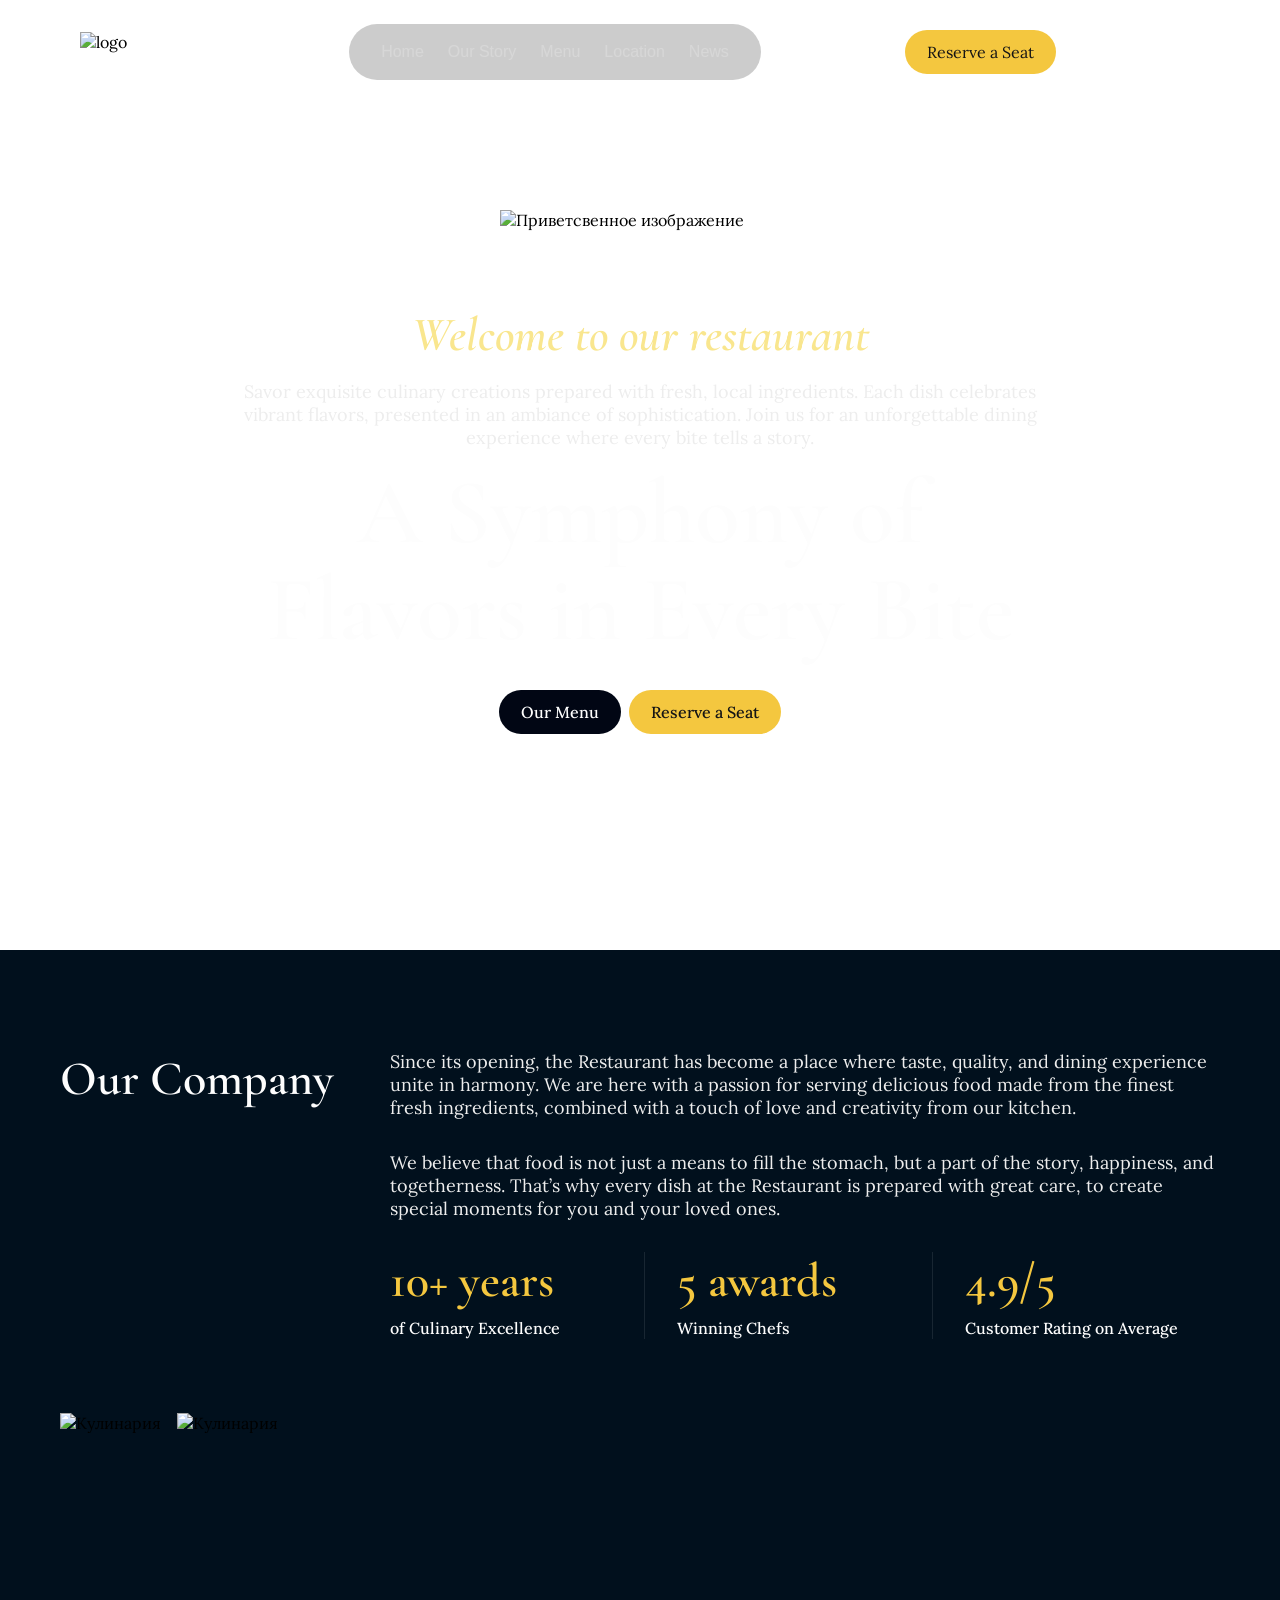
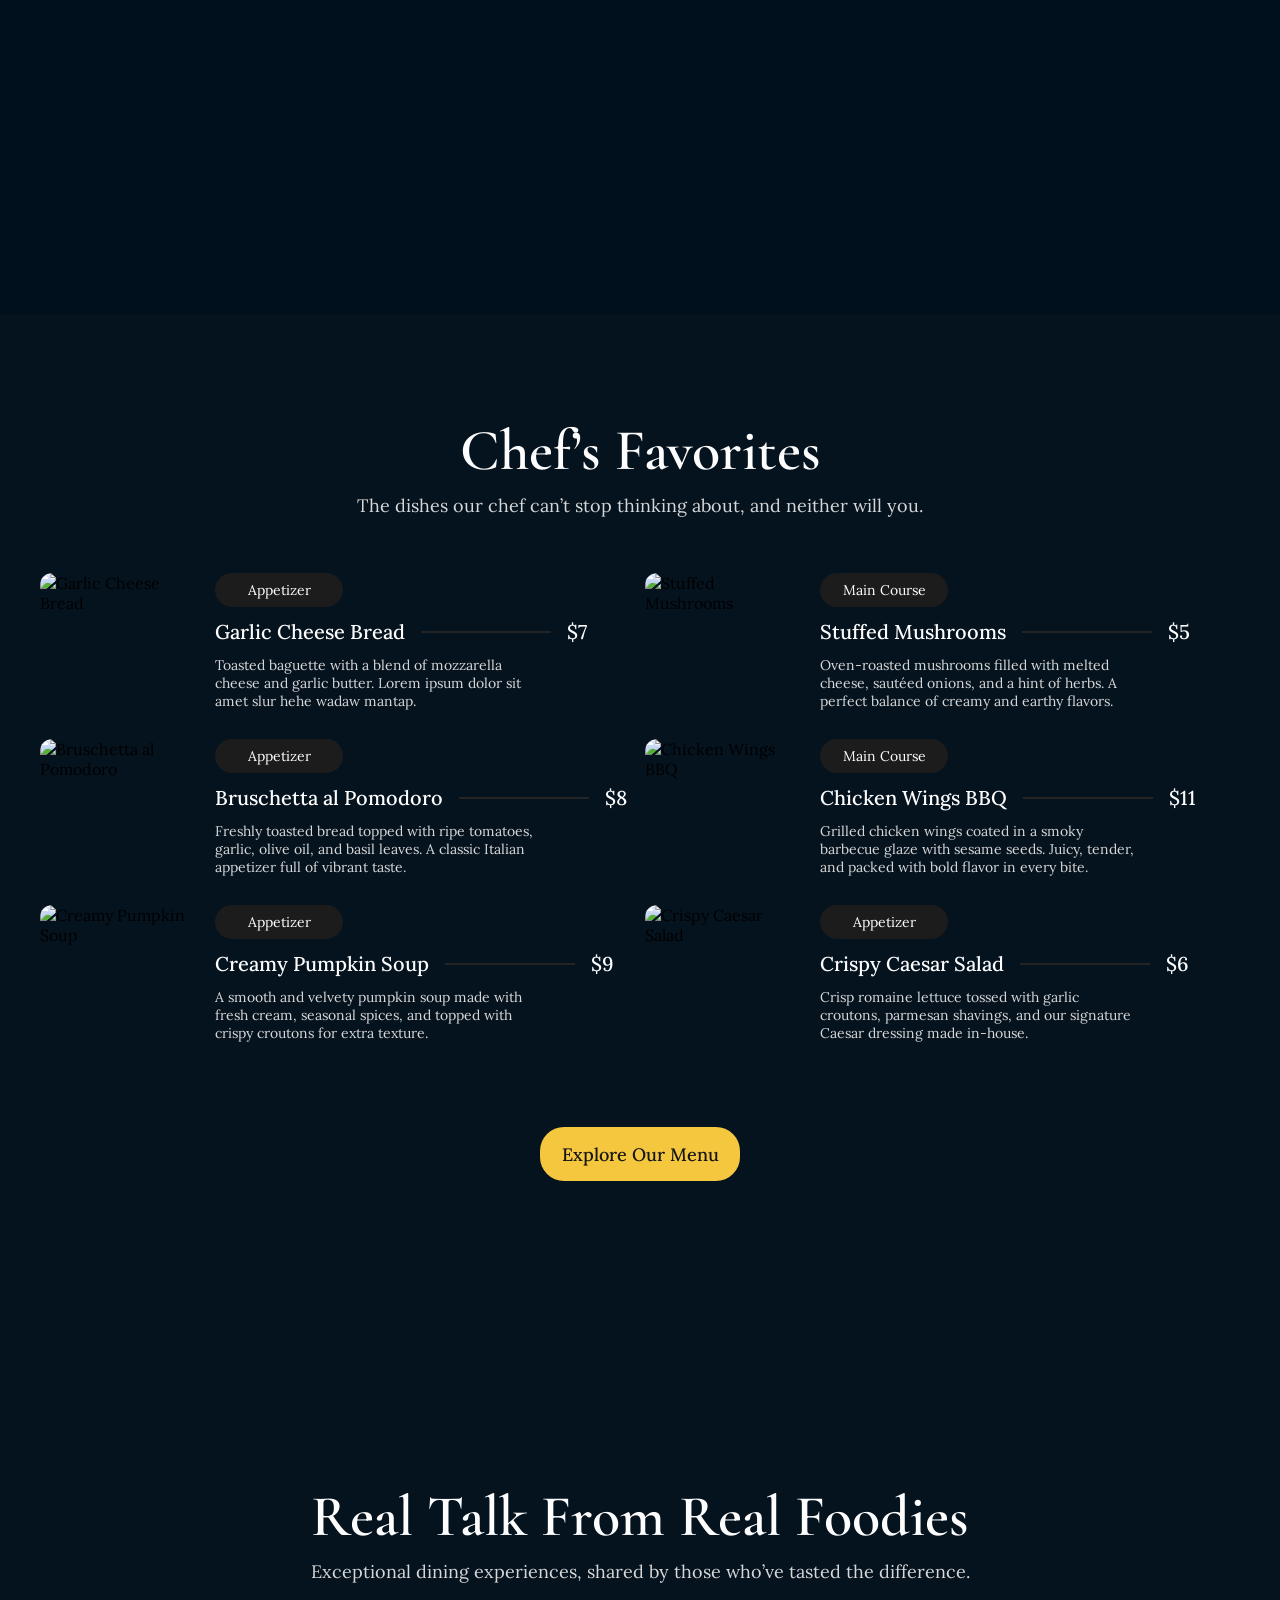
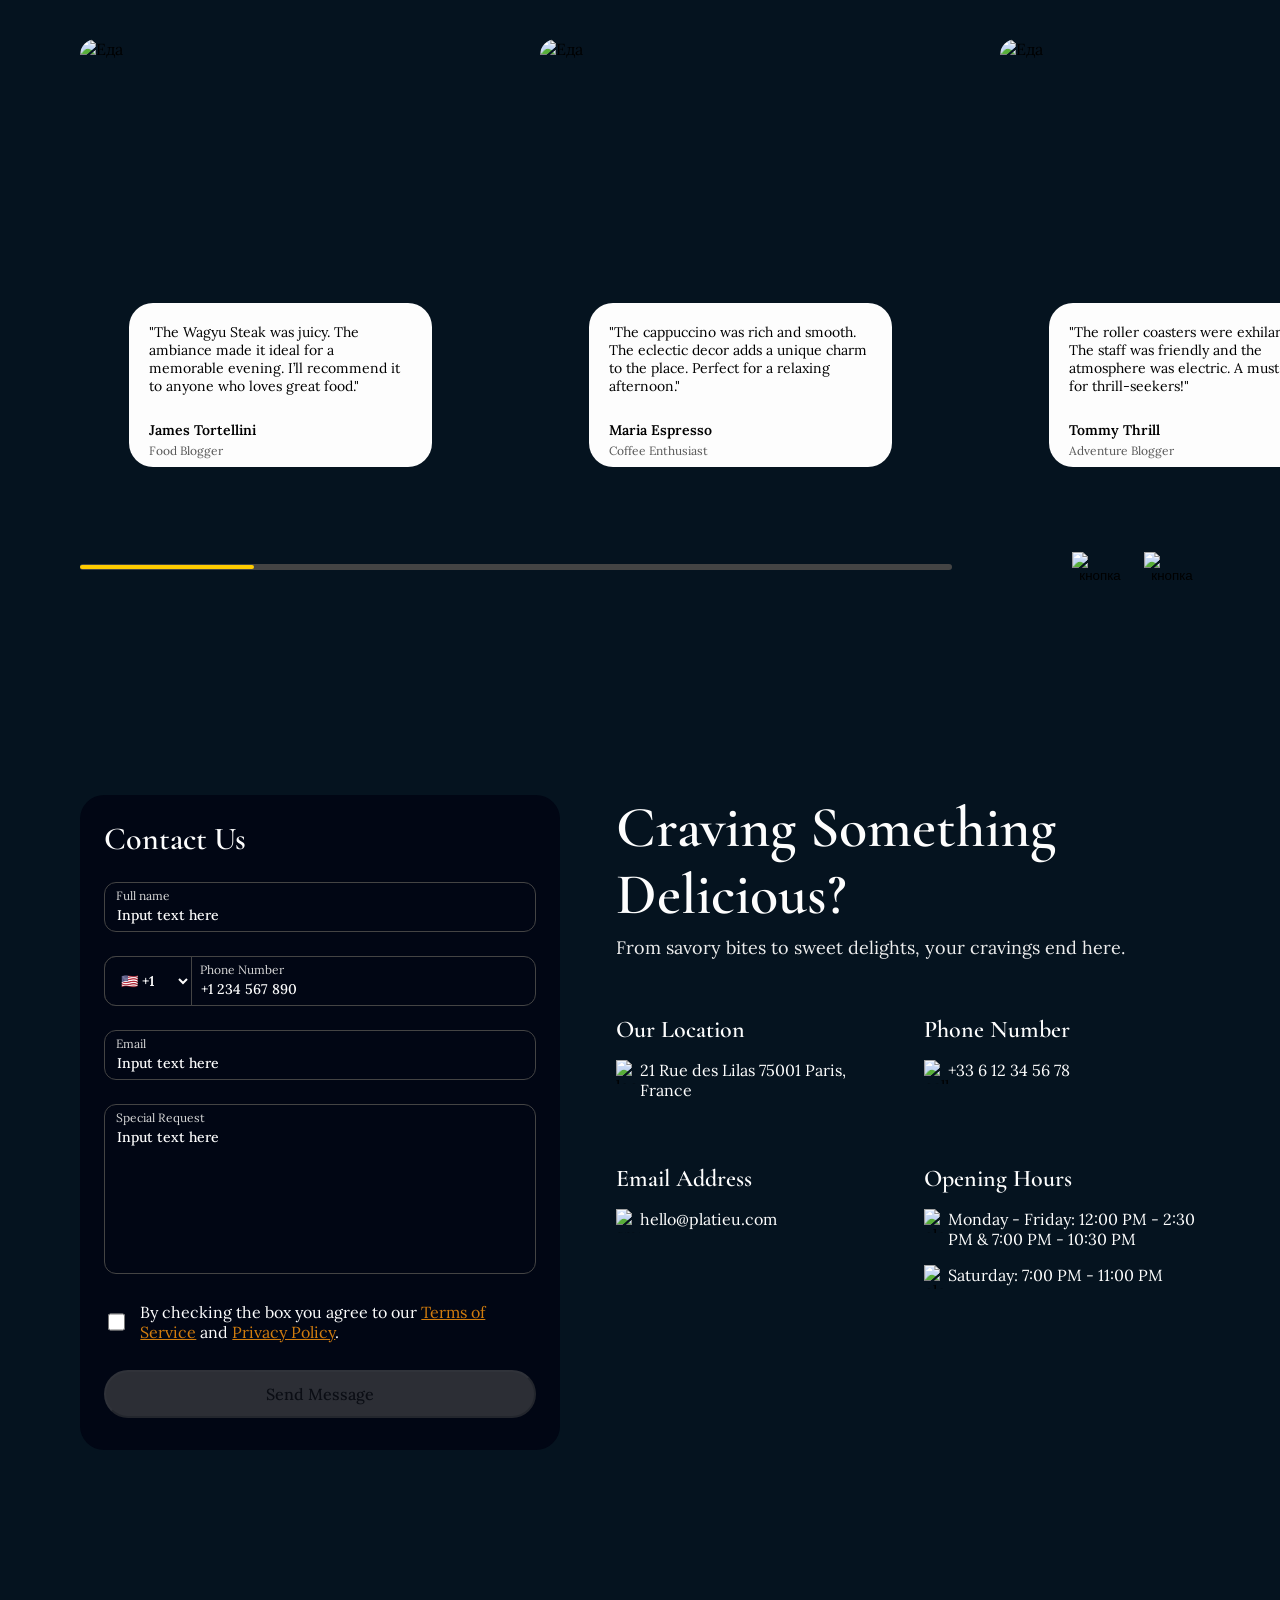
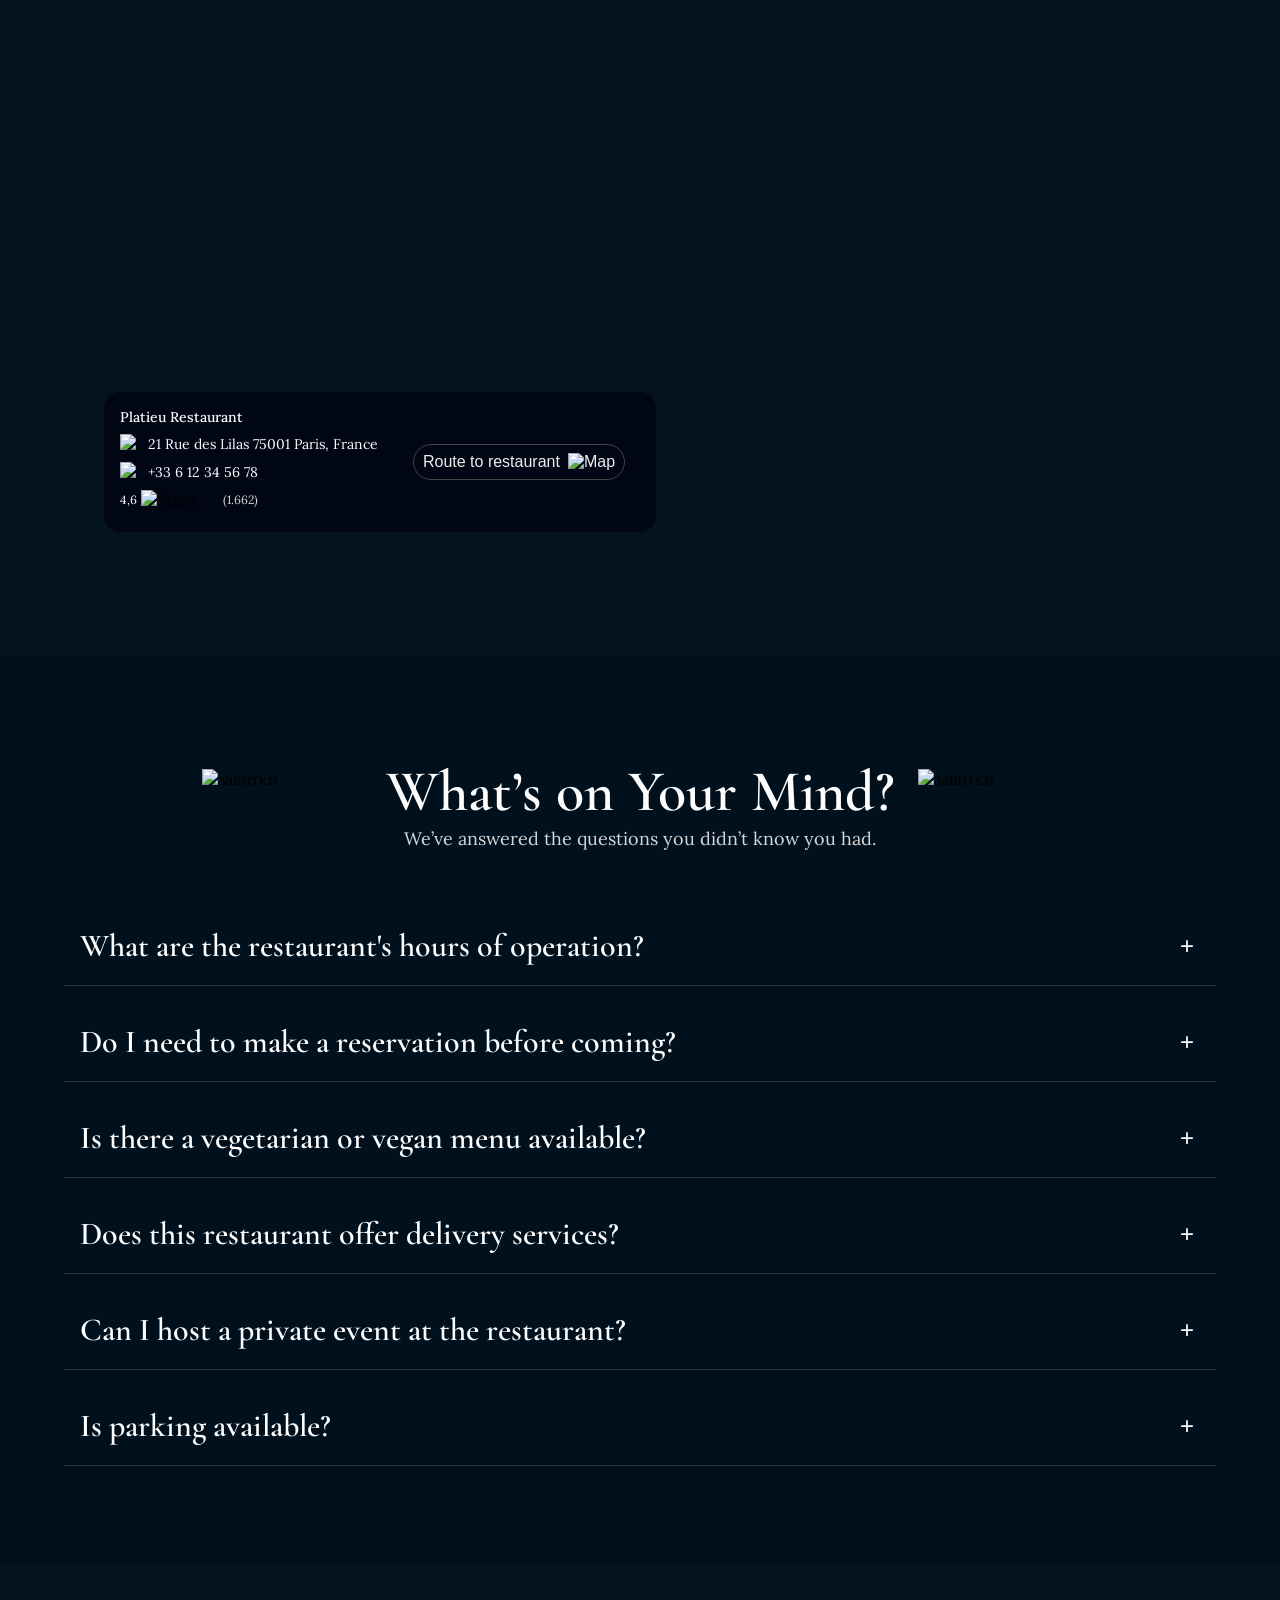
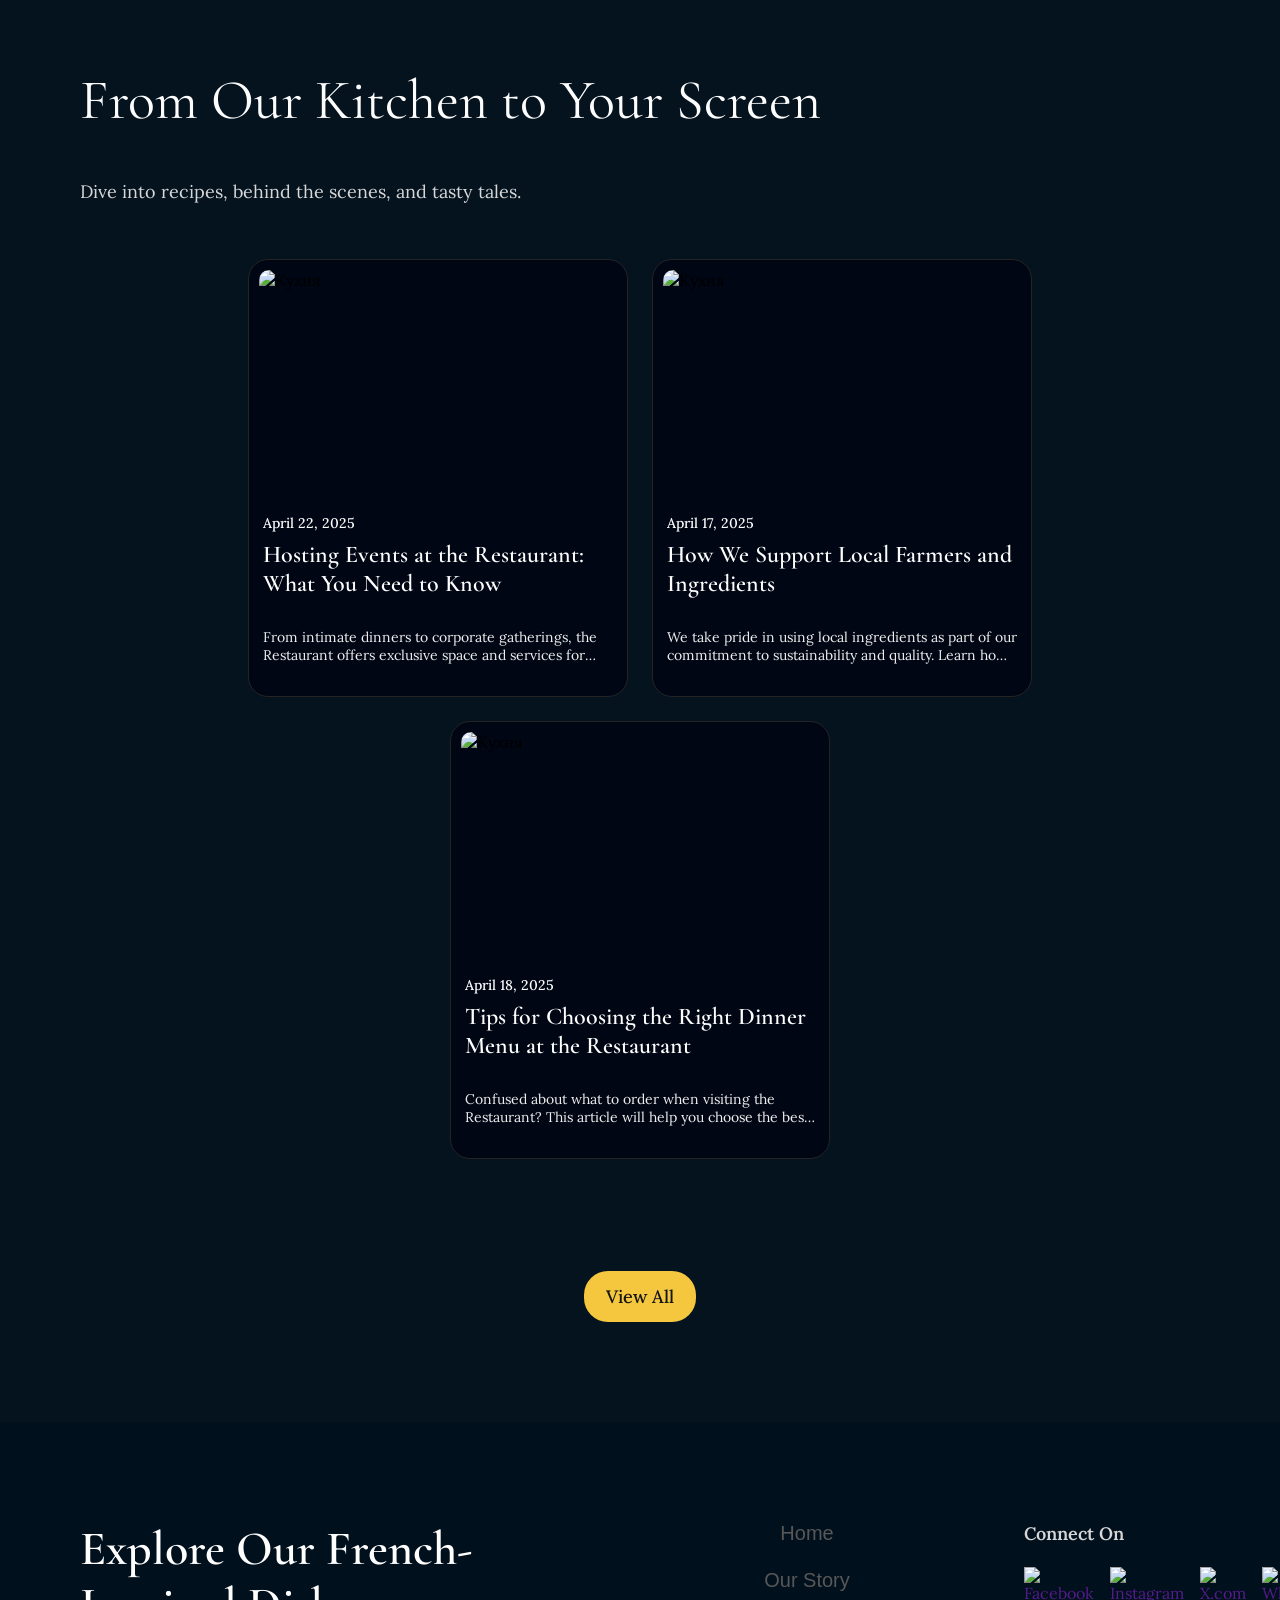
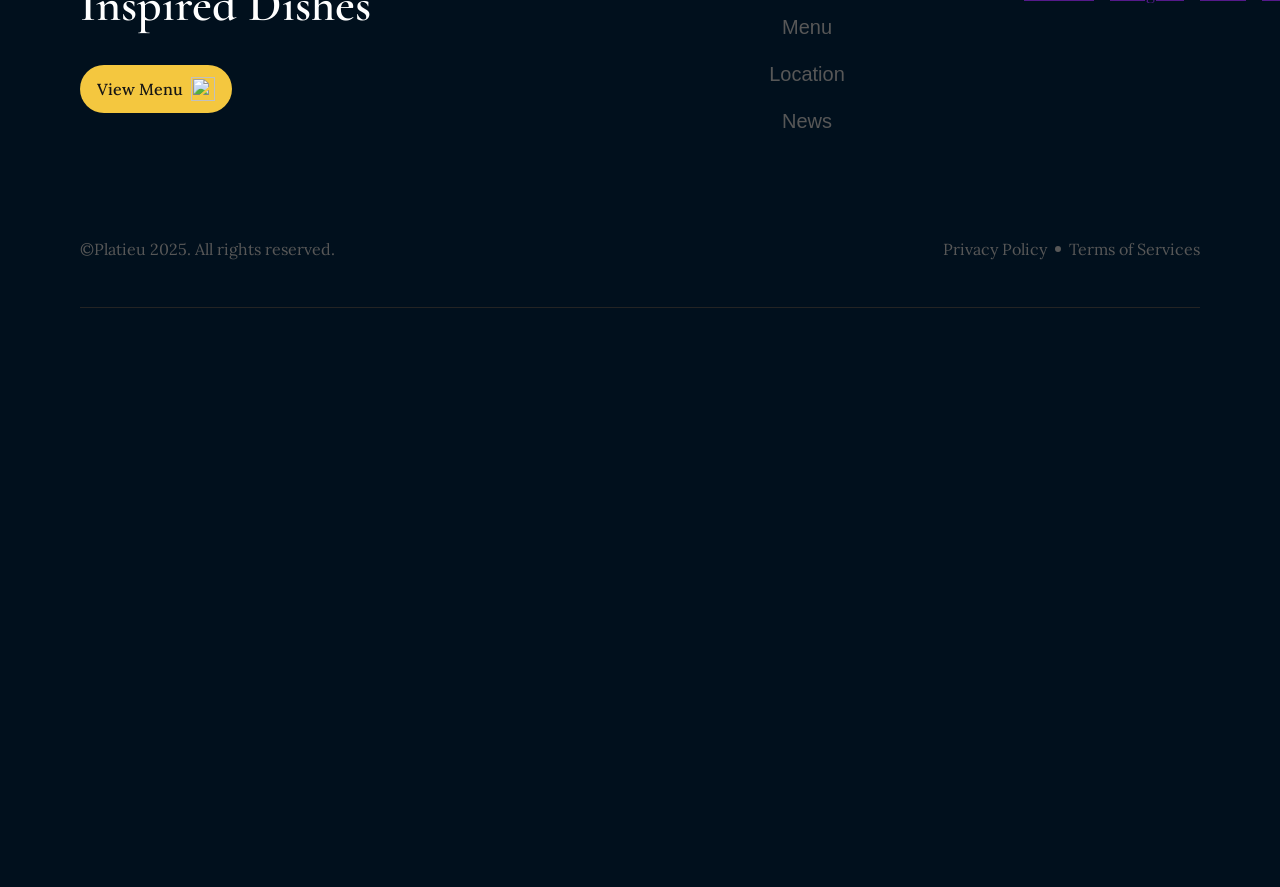
==== index.html @ fc689b78 "Add files via upload" ====
<!DOCTYPE html>
<html lang="en">
<head>
    <meta charset="UTF-8">
    <meta name="viewport" content="width=device-width, initial-scale=1.0">
    <link rel="stylesheet" href="style.css">
    <link rel="preconnect" href="https://fonts.googleapis.com">
    <link rel="preconnect" href="https://fonts.gstatic.com" crossorigin>
    <link href="https://fonts.googleapis.com/css2?family=Cormorant+Garamond:ital,wght@0,300..700;1,300..700&family=Inter:ital,opsz,wght@0,14..32,100..900;1,14..32,100..900&family=Lora:ital,wght@0,400..700;1,400..700&display=swap" rel="stylesheet">
    <title>Platieu</title>
    <link rel="shortcut icon" href="media/icon/MainIcon.svg" type="image/png">
    <link rel="icon" href="media/icon/MainIcon.svg" type="image/png">

</head>

<body>
    <header>
        <img src="media/icon/Logo.svg" alt="logo">
        <div id="MenuBtnForPC">
            <button class = "SearchBtn" onclick="scrollToSection('hero_section')">Home</button>
            <button class = "SearchBtn" onclick="scrollToSection('company_info_section')">Our Story</button>
            <button class = "SearchBtn" onclick="scrollToSection('menu')">Menu</button>
            <button class = "SearchBtn" onclick="scrollToSection('contact-map-container')">Location</button>
            <button class = "SearchBtn" onclick="scrollToSection('blog')">News</button>
        </div>
        <button id="reserve_btn" onclick="scrollToSection('contact')">Reserve a Seat</button>

        <div class="burger_menu_container">
            
            <div id="dropdown-menu" class="hidden">
            
                <button class = "dropdown-menu_button" onclick="scrollToSection('hero_section')">Home</button>
                <button class = "dropdown-menu_button" onclick="scrollToSection('company_info_section')">Our Story</button>
                <button class = "dropdown-menu_button" onclick="scrollToSection('menu')">Menu</button>
                <button class = "dropdown-menu_button" onclick="scrollToSection('contact-map-container')">Location</button>
                <button class = "dropdown-menu_button" onclick="scrollToSection('blog')">News</button>
                <div class="reserve-btn1">
                <button  onclick="scrollToSection('contact')">Reserve a Seat</button>
                </div>
            </div>
        </div>
        <button id="burger_btn">
            <img src="media/icon/burger_btn.svg" alt="menu button">
        </button>
        
    </header>
    
    <main>
        <section id="hero_section">
            <div class="hero_content">
                <img src="media/icon/Union.svg" alt="Приветсвенное изображение">
                <h3>Welcome to our restaurant</h3>
                <p>Savor exquisite culinary creations prepared with fresh, local ingredients. Each dish celebrates vibrant flavors, presented in an ambiance of sophistication. Join us for an unforgettable dining experience where every bite tells a story.</p>
                <h1>A Symphony of Flavors in Every Bite</h1>
                <div class="hero_buttons"> 
                    <button onclick="scrollToSection('menu')">Our Menu</button>
                    <button onclick="scrollToSection('contact')">Reserve a Seat</button>
                </div>
            </div>
        </section>


        <section id= "company_info_section">
            <div class="company_info_content">
                <div class="company_content_top">
                    <h3>Our Company</h3>
                    <div class="company_top_right">
                        <p>Since its opening, the Restaurant has become a place where taste, quality, and dining experience unite in harmony. We are here with a passion for serving delicious food made from the finest fresh ingredients, combined with a touch of love and creativity from our kitchen.</p>
                        <p>We believe that food is not just a means to fill the stomach, but a part of the story, happiness, and togetherness. That’s why every dish at the Restaurant is prepared with great care, to create special moments for you and your loved ones.</p>
                        <div class="company_top_right_stats">
                            <div>
                                <h4>10+ years</h4>
                                <h5>of Culinary Excellence</h5>
                            </div>
                            <div>
                                <h4>5 awards</h4>
                                <h5>Winning Chefs</h5>
                            </div>
                            <div>
                                <h4>4.9/5</h4>
                                <h5>Customer Rating on Average</h5>
                            </div>
                        </div>
                    </div>
                </div>
                <div class="company_content_bottom">
                    <img src="media/images/IMG_company_content_bottom1.png" alt="Кулинария">
                    <img src="media/images/IMG_company_content_bottom2.png" alt="Кулинария">
                </div>
            </div>
        </section>

        <section id="menu">
            <div class="menu-content">
                <div class="menu-content-top">
                    <h3>Chef’s Favorites</h3>
                    <p>The dishes our chef can’t stop thinking about, and neither will you.</p>
                </div>
                
                <div id="menu-content-middle" class="menu-visible">
                    <div class="menu-part">
                        <img src="media/images/Garlic_Cheese_Bread.png" alt="Garlic Cheese Bread">
                        <div class="menu-part-info">
                            <div class="menu-label">Appetizer</div>
                            <div class="menu-product">
                                <h4>Garlic Cheese Bread</h4>
                                <div></div>
                                <h4>$7</h4>
                            </div>
                            <p>Toasted baguette with a blend of mozzarella cheese and garlic butter. Lorem ipsum dolor sit amet slur hehe wadaw mantap.</p>
                        </div>
                    </div>
                    <div class="menu-part">
                        <img src="media/images/Stuffed_Mushrooms.png" alt="Stuffed Mushrooms">
                        <div class="menu-part-info">
                            <div class="menu-label">Main Course</div>
                            <div class="menu-product">
                                <h4>Stuffed Mushrooms</h4>
                                <div></div>
                                <h4>$5</h4>
                            </div>
                            <p>Oven-roasted mushrooms filled with melted cheese, sautéed onions, and a hint of herbs. A perfect balance of creamy and earthy flavors.</p>
                        </div>
                    </div>
                    <div class="menu-part">
                        <img src="media/images/Bruschetta_al_Pomodoro.png" alt="Bruschetta al Pomodoro">
                        <div class="menu-part-info">
                            <div class="menu-label">Appetizer</div>
                            <div class="menu-product">
                                <h4>Bruschetta al Pomodoro</h4>
                                <div></div>
                                <h4>$8</h4>
                            </div>
                            <p>Freshly toasted bread topped with ripe tomatoes, garlic, olive oil, and basil leaves. A classic Italian appetizer full of vibrant taste.</p>
                        </div>
                    </div>
                    <div class="menu-part">
                        <img src="media/images/Chicken_Wings_BBQ.png" alt="Chicken Wings BBQ">
                        <div class="menu-part-info">
                            <div class="menu-label">Main Course</div>
                            <div class="menu-product">
                                <h4>Chicken Wings BBQ</h4>
                                <div></div>
                                <h4>$11</h4>
                            </div>
                            <p>Grilled chicken wings coated in a smoky barbecue glaze with sesame seeds. Juicy, tender, and packed with bold flavor in every bite.</p>
                        </div>
                    </div>
                    <div class="menu-part">
                        <img src="media/images/Creamy_Pumpkin_Soup.png" alt="Creamy Pumpkin Soup">
                        <div class="menu-part-info">
                            <div class="menu-label">Appetizer</div>
                            <div class="menu-product">
                                <h4>Creamy Pumpkin Soup</h4>
                                <div></div>
                                <h4>$9</h4>
                            </div>
                            <p>A smooth and velvety pumpkin soup made with fresh cream, seasonal spices, and topped with crispy croutons for extra texture.</p>
                        </div>
                    </div>
                    <div class="menu-part">
                        <img src="media/images/Crispy_Caesar_Salad.png" alt="Crispy Caesar Salad">
                        <div class="menu-part-info">
                            <div class="menu-label">Appetizer</div>
                            <div class="menu-product">
                                <h4>Crispy Caesar Salad</h4>
                                <div></div>
                                <h4>$6</h4>
                            </div>
                            <p>Crisp romaine lettuce tossed with garlic croutons, parmesan shavings, and our signature Caesar dressing made in-house.</p>
                        </div>
                    </div>
                    
                </div>

                <div id="menu-content-middle-hidden" class="menu-hidden">
                    <div class="menu-part">
                        <img src="media/images/makeaMiniCrabCakesrestaurantfood.png" alt="Mini Crab Cakes">
                        <div class="menu-part-info">
                            <div class="menu-label">Appetizer</div>
                            <div class="menu-product">
                                <h4>Mini Crab Cakes</h4>
                                <div></div>
                                <h4>$11</h4>
                            </div>
                            <p>Indulge in our exquisite golden-seared crab cakes, perfectly paired with a zesty lemon aioli and a hint of fresh dill. </p>
                        </div>
                    </div>
                    <div class="menu-part">
                        <img src="media/images/CapreseSkewers.png" alt="Caprese Skewers">
                        <div class="menu-part-info">
                            <div class="menu-label">Appetizer</div>
                            <div class="menu-product">
                                <h4>Caprese Skewers</h4>
                                <div></div>
                                <h4>$7</h4>
                            </div>
                            <p>Delicious cherry tomatoes paired with creamy mozzarella balls and fresh basil leaves, all beautifully arranged on skewers </p>
                        </div>
                    </div>
                    <div class="menu-part">
                        <img src="media/images/BuffaloWings.png" alt="Buffalo Wings">
                        <div class="menu-part-info">
                            <div class="menu-label">Main Course</div>
                            <div class="menu-product">
                                <h4>Buffalo Wings</h4>
                                <div></div>
                                <h4>$10</h4>
                            </div>
                            <p>Crispy chicken wings tossed in our spicy buffalo sauce, served with celery sticks and blue cheese dressing.</p>
                        </div>
                    </div>
                    <div class="menu-part">
                        <img src="media/images/SearedSalmonFillet.png" alt="Seared Salmon Fillet">
                        <div class="menu-part-info">
                            <div class="menu-label">Main Course</div>
                            <div class="menu-product">
                                <h4>Seared Salmon Fillet</h4>
                                <div></div>
                                <h4>$17</h4>
                            </div>
                            <p>Pan-seared salmon served over mashed potatoes with lemon butter sauce and seasonal vegetables.</p>
                        </div>
                    </div>
                    <div class="menu-part">
                        <img src="media/images/WildMushroomRisotto.png" alt="Wild Mushroom Risotto">
                        <div class="menu-part-info">
                            <div class="menu-label">Main Course</div>
                            <div class="menu-product">
                                <h4>Wild Mushroom Risotto</h4>
                                <div></div>
                                <h4>$13</h4>
                            </div>
                            <p>Arborio rice slow-cooked with porcini mushrooms, parmesan, and a splash of white wine.</p>
                        </div>
                    </div>
                    <div class="menu-part">
                        <img src="media/images/HerbRoastedChicken.png" alt="Herb Roasted Chicken">
                        <div class="menu-part-info">
                            <div class="menu-label">Main Course</div>
                            <div class="menu-product">
                                <h4>Herb Roasted Chicken</h4>
                                <div></div>
                                <h4>$15</h4>
                            </div>
                            <p>Indulge in our exquisite slow-roasted chicken, perfectly marinated with aromatic garlic and fragrant rosemary.</p>
                        </div>
                    </div>
                </div>
                
                <div class="menu-content-bottom">
                    <button id="toggle-btn" onclick="toggleMenu()">Explore Our Menu</button>
                </div>
            </div>
        </section>

        <section id="testimonial">
            <div class="menu-content-top">
                <h3>Real Talk From Real Foodies</h3>
                <p>Exceptional dining experiences, shared by those who’ve tasted the difference.</p>
            </div>
            <div class="testimonial_middle" id="cardsWrapper">
                <div class="testimonial-item">
                    <img src="media/images/testimonialJT.png" alt="Еда">
                    <div class="testimonial-include">
                        <p class="testimonial-content">"The Wagyu Steak was juicy. The ambiance made it ideal for a memorable evening. I’ll recommend it to anyone who loves great food."</p>
                        <div class="author-details">
                            <h5>James Tortellini</h5>
                            <p>Food Blogger</p>
                        </div>
                    </div>
                </div>
                <div class="testimonial-item">
                    <img src="media/images/testimonialME.png" alt="Еда">
                    <div class="testimonial-include">
                        <p class="testimonial-content">"The cappuccino was rich and smooth. The eclectic decor adds a unique charm to the place. Perfect for a relaxing afternoon."</p>
                        <div class="author-details">
                            <h5>Maria Espresso</h5>
                            <p>Coffee Enthusiast</p>
                        </div>
                    </div>
                </div>
                <div class="testimonial-item">
                    <img src="media/images/testimonialAB.png" alt="Еда">
                    <div class="testimonial-include">
                        <p class="testimonial-content">"The roller coasters were exhilarating! The staff was friendly and the atmosphere was electric. A must-visit for thrill-seekers!"</p>
                        <div class="author-details">
                            <h5>Tommy Thrill</h5>
                            <p>Adventure Blogger</p>
                        </div>
                    </div>
                </div>
                <div class="testimonial-item">
                    <img src="media/images/4pictureforOtziv.jpg" alt="Еда">
                    <div class="testimonial-include">
                        <p class="testimonial-content">"The mocha was a delightful blend of chocolate and coffee. The cozy atmosphere makes it an ideal spot for catching up with friends."</p>
                        <div class="author-details">
                            <h5>John Brewster</h5>
                            <p>Coffee Lover</p>
                        </div>
                    </div>
                </div>
                
                <div class="testimonial-item">
                    <img src="media/images/caption.jpg" alt="Еда">
                    <div class="testimonial-include">
                        <p class="testimonial-content">"The friendly staff and inviting ambiance create a perfect environment for enjoying a cup of coffee. Highly recommend!"</p>
                        <div class="author-details">
                            <h5>Emily Bean</h5>
                            <p>Caffeine Connoisseur</p>
                        </div>
                    </div>
                </div>
        </div>    
            <div class="testimonial-bottom">
                <div class="slider-track">
                    <div class="slider-thumb" id="sliderThumb"></div>
                </div>
                <div>
                    <button id="prevBtn">
                        <img src="media/images/ButtonLeft.png" alt="кнопка">
                    </button>
                    <button id="nextBtn">
                        <img src="media/images/ButtonRight.png" alt="кнопка">
                    </button>
                </div>
            </div>
        
        </section>

        <section id="contact">
            <div class="contact-content">
                <div class="contact-form-container">
                    <form id="contact-form">
                        <h4>Contact Us</h4>
                        <div class="contact-input-group">
                            <span> Full name</span>
                            <input type="text" placeholder="Input text here" required>
                        </div>

                        <div id="phone-select" class="contact-input-group">
                            <select>
                                <option value="+1">🇺🇸 +1</option>
                                <option value="+375">🇧🇾 +375</option>
                                <option value="+212">🇲🇦 +212</option>
                            </select>
                            <span>Phone Number</span>
                            <input type="tel" placeholder="+1 234 567 890" required>
                        </div>

                        <div class="contact-input-group">
                            <span> Email</span>
                            <input type="email" placeholder="Input text here" required>
                        </div>

                        <div class="contact-input-group">
                            <span> Special Request</span>
                            <input type="text" placeholder="Input text here" required>
                        </div>

                        <div class="contact-checkbox">
                            <input type="checkbox" id="termsCheck" required>
                            <p>By checking the box you agree to our <a href="TermsOfService.html">Terms of Service</a> and <a href="Privacypolice.html">Privacy Policy</a>.</p>
                        </div>
                        <button type="submit" id="submitBtn" disabled onclick="window.location.href='Order.html'">Send Message</button>
                    </form>

                    <div class="contact-form-div">
                        <div class="contact-form-top">
                            <h3>Craving Something Delicious?</h3>
                            <h5>From savory bites to sweet delights, your cravings end here.</h5>
                        </div>
                        <div class="contact-form-bottom">
                            <div class="contact-form-part">
                                <h4>Our Location</h4>
                                <div>
                                    <img src="media/icon/location.svg" alt="location">
                                    <p>21 Rue des Lilas 75001 Paris, France</p>
                                </div>
                            </div>
                            <div class="contact-form-part">
                                <h4>Phone Number</h4>
                                <div>
                                    <img src="media/icon/call.svg" alt="call">
                                    <p>+33 6 12 34 56 78</p>
                                </div>
                            </div>
                            <div class="contact-form-part">
                                <h4>Email Address</h4>
                                <div>
                                    <img src="media/icon/sms.svg" alt="sms">
                                    <p>hello@platieu.com</p>
                                </div>
                            </div>
                            <div class="contact-form-part">
                                <h4>Opening Hours</h4>
                                <div>
                                    <img src="media/icon/clock.svg" alt="clock">
                                    <p>Monday - Friday: 12:00 PM - 2:30 PM & 7:00 PM - 10:30 PM</p>
                                    
                                </div>
                                <div>
                                    <img src="media/icon/clock.svg" alt="clock">
                                    <p>Saturday: 7:00 PM - 11:00 PM</p>
                                </div>
                            </div>
                        </div>
                    </div>
                </div>
                <div id="contact-map-container">  
                    <div class="contact-map-info">
                        <div class="contact-map-info-left">
                            
                            <h4>Platieu Restaurant</h4>
                            <div class="contact-address">
                                <img src="media/icon/mapRed.svg" alt="Map">
                                <p>21 Rue des Lilas 75001 Paris, France</p>
                            </div>
                            <div class="contact-address">
                                <img src="media/icon/callMapInfo.svg" alt="Call">
                                <p>+33 6 12 34 56 78</p>
                            </div>
                            <div class="contact-rating">
                                <p>4,6</p>
                                <img src="media/icon/Rating_Stars.svg" alt="Stars">
                                <span>(1.662)</span>
                            </div>
                        </div>
                        
                        <button>
                            <span>Route to restaurant</span>
                            <img src="media/icon/map.svg" alt="Map">                               
                        </button>
                            
                        
                    </div>
                    <iframe src="https://www.google.com/maps/embed?pb=!1m18!1m12!1m3!1d2623.9254432113607!2d2.395980224692889!3d48.87869783552875!2m3!1f0!2f0!3f0!3m2!1i1024!2i768!4f13.1!3m3!1m2!1s0x47e66dbe93e5285f%3A0x3f141830137d329d!2zMjEgUnVlIGRlcyBMaWxhcywgNzUwMTkgUGFyaXMsINCk0YDQsNC90YbQuNGP!5e0!3m2!1sru!2sby!4v1770561035206!5m2!1sru!2sby" width="1240" height="650" style="border:0;" allowfullscreen="" loading="lazy" referrerpolicy="no-referrer-when-downgrade"></iframe>
                    
                </div>
            </div>
        </section>

        <section id="FAQ">
            <div class="faq-content">
                <div class="faq-top">
                    <img src="media/icon/faq-left.svg" alt="завитки">
                    <div>
                        <h3>What’s on Your Mind?</h3>
                        <p>We’ve answered the questions you didn’t know you had.</p>
                    </div>
                    <img src="media/icon/faq-right.svg" alt="завитки">
                </div>

                <div class="faq-middle">
                    <div class="faq-item">
                        <div class="faq-question">
                            <span>What are the restaurant's hours of operation?</span>
                            <button class="faq-btn">+</button>
                        </div>
                        <div class="faq-answer">We are open every day from 10:00 AM to 10:00 PM</div>
                    </div>
                    
                    
                    <div class="faq-item">
                        <div class="faq-question">
                            <span>Do I need to make a reservation before coming?</span>
                            <button class="faq-btn">+</button>
                        </div>
                        <div class="faq-answer">Yes, we recommend making a reservation, especially on weekends.</div>
                    </div>
                    
                    
                    <div class="faq-item">
                        <div class="faq-question">
                            <span>Is there a vegetarian or vegan menu available?</span>
                            <button class="faq-btn">+</button>
                        </div>
                        <div class="faq-answer">Yes, we have a dedicated section for vegetarian and vegan dishes.</div>
                    </div>
                    
                    <div class="faq-item">
                        <div class="faq-question">
                            <span>Does this restaurant offer delivery services?</span>
                            <button class="faq-btn">+</button>
                        </div>
                        <div class="faq-answer">Yes, you can order through our website or popular delivery apps.</div>
                    </div>
                    
                    <div class="faq-item">
                        <div class="faq-question">
                            <span>Can I host a private event at the restaurant?</span>
                            <button class="faq-btn">+</button>
                        </div>
                        <div class="faq-answer">Absolutely! Please contact us via phone to discuss details and booking.</div>
                    </div>
                    
                    <div class="faq-item">
                        <div class="faq-question">
                            <span>Is parking available?</span>
                            <button class="faq-btn">+</button>
                        </div>
                        <div class="faq-answer">Yes, there is a free parking lot behind the restaurant for our guests.</div>
                    </div>
                </div>
            </div>
        </section>

        <section id="blog">
            <div class="blog-content">
                <div class="blog-top">
                    <h1>From Our Kitchen to Your Screen</h1>
                    <p>Dive into recipes, behind the scenes, and tasty tales.</p>
                </div>
                <div class="blog-cards" class="block-visible">
                    <div class="blog-card">
                        <img src="media/images/blog1.png" alt="Кухня">
                        
                            <div>
                                <h6>April 22, 2025</h6>
                                <h4>Hosting Events at the Restaurant: What You Need to Know</h4>                          
                            </div>
                            <p>From intimate dinners to corporate gatherings, the Restaurant offers exclusive space and services for various types of events. Discover tips and important information before making a reservation.</p>
                        
                    </div>
                    
                    <div class="blog-card">
                        <img src="media/images/blog2.png" alt="Кухня">
                        
                            <div>
                                <h6>April 17, 2025</h6>
                                <h4>How We Support Local Farmers and Ingredients</h4>                          
                            </div>
                            <p>We take pride in using local ingredients as part of our commitment to sustainability and quality. Learn how our collaboration with local farmers positively impacts flavor, community, and the environment.</p>
                        
                    </div>

                    <div class="blog-card">
                        <img src="media/images/blog3.png" alt="Кухня">
                        
                            <div>
                                <h6>April 18, 2025</h6>
                                <h4>Tips for Choosing the Right Dinner Menu at the Restaurant</h4>                          
                            </div>
                            <p>Confused about what to order when visiting the Restaurant? This article will help you choose the best dishes based on your taste, mood, or even the weather!</p>
                        
                    </div>
                </div>
                


                
            
            <div id="blog-cards-hidden"  class = "block-hidden">
                <div class="blog-card">
                    <img src="media/images/news4.png" alt="Описание 2">
                        <div>
                            <h6>June 15, 2025</h6>
                            <h4>A Journey Through Italian Cuisine</h4>
                        </div>
                    <p>Explore the rich flavors and traditions that make Italian cuisine beloved around the world...</p>
                </div>
            

                <div class="blog-card">
                    <img src="media/images/news5.png" alt="Описание 3">
                        <div>
                            <h6>July 20, 2025</h6>
                            <h4>The Secrets of Perfect Pastry</h4>
                        </div>
                    <p>Learn the techniques that pastry chefs use to create flaky, delicious pastries...</p>
                </div>

                <div class="blog-card">
                    <img src="media/images/news6.png" alt="Описание 4">
                        <div>
                            <h6>August 25, 2025</h6>
                            <h4>Exploring Vegan Delights</h4>
                        </div>
                    <p class="card-text">Discover how to create mouthwatering vegan dishes that everyone will love...</p>
                </div>
            </div>
            <button id="blockView_btn" onclick="toggleBlog()">View All</button>

        </div>
        </section>

        <footer>
            <div class="footer-top">
                <div class="footer-top-content">
                    <div class="footer-content-part1">
                        <h1>Explore Our French-Inspired Dishes</h1>
                        <button onclick="scrollToSection('menu')">
                            <span>View Menu</span>
                        <img src="media/icon/ComponentStrelka.svg" alt="">
                    </button>
                </div>
                <div class="footer-content-part2">
                    <button class = "SearchBtn" onclick="scrollToSection('hero_section')">Home</button>
                    <button class = "SearchBtn" onclick="scrollToSection('company_info_section')">Our Story</button>
                    <button class = "SearchBtn" onclick="scrollToSection('menu')">Menu</button>
                    <button class = "SearchBtn" onclick="scrollToSection('contact-map-container')">Location</button>
                    <button class = "SearchBtn" onclick="scrollToSection('blog')">News</button>
                </div>
                <div class="footer-content-part3">
                    <h3>Connect On</h3>
                    <div>
                        <a href="">
                            <img src="media/icon/Facebook.svg" alt="Facebook">
                        </a>
                        <a href="">
                            <img src="media/icon/Instagram.svg" alt="Instagram">
                        </a>
                        <a href="">
                            <img src="media/icon/X.com.svg" alt="X.com">
                        </a>
                        <a href="">
                            <img src="media/icon/Whatsapp.svg" alt="Whatsapp">
                        </a>
                    </div>
                </div>
            </div>
            <div class="footer-top-text">
                <p>©Platieu 2025. All rights reserved.</p>
                <div class="footer-top-links">
                    <a href="Privacypolice.html">Privacy Policy</a>
                    <div></div>
                    <a href="TermsOfService.html">Terms of Services</a>
                </div>
            </div>
            <hr>
        </div>
        <div class="footer-bottom">
            <h1>Platieu</h1>
        </div>
    </footer>
    <script src="script.js"></script>
</body>
</html>
---- style.css ----
body{
    max-width: 100%;
    font-family: "Lora",serif;
    /* font-family: "Inter", sans-serif;
    font-family: "Cormorant Garamond",serif;*/
    margin: 0px;
    padding: 0px;
    position: relative;
    display: flex;
    flex-direction: column;
    align-items: center;
    overflow-x: hidden;
}

body::-webkit-scrollbar {
    display: none;
}

/* Скрыть для IE, Edge и Firefox */
body {
    -ms-overflow-style: none;  /* IE и Edge */
    scrollbar-width: none;
}
header{
    max-width: 1440px;
    width: 100%;
    height: 104px;
    background-color: transparent;
    display: flex;
    justify-content: space-between;
    position: fixed;
    align-items: center;
    padding: 0px 80px;
    box-sizing: border-box;
    z-index: 9999;
}
header img{
    width: 125px;
    height: 40px;
    object-fit: contain;
}
#MenuBtnForPC{
    width: 412px;
    height: 56px;
    background-color: #00000033;
    border-radius: 72px;
    display: flex;
    align-items: center;
    justify-content: center;
    column-gap: 24px;
}
.SearchBtn{
    background-color: transparent;
    border: none;
    color: #D7D7D7;
    text-decoration: none;
    font-size: 16px;
    font-weight: 400;
    padding: 0px;
}
header button:hover{
    color: #fff;
}
#reserve_btn{
    background-color: #F4C73F;
    color: #151515;
    padding: 12px 22px;
    cursor: pointer;
    border-radius: 22px;
    border: none;
    font-size: 16px;
    font-weight: 500px;
    font-family: "Lora",serif;
    
}

#burger_btn{
    width: 24px;
    height: 24px;
    display:none;
    justify-content: center;
    align-items: center;
    background-color: transparent;
    border: none;
    padding: 0px;
}

#burger_btn img{
    width: 100%;
    height: 100%;
}
main{
    width: 100%;
}
#hero_section{
    width: 100%;
    min-height: 950px;
    height: 100%;
    display: flex;
    flex-direction: column;
    align-items: center;
    background-image: url('media/images/background-image-section.png');
    background-size: cover;

}


.hero_content{
    width: 1022px;
    width: 100%;
    height: fit-content;
    display: flex;
    flex-direction: column;
    align-items: center;
    margin-top: 210px;
}

.hero_content img{
    width: 280px;
    height: 80px;
    object-fit: contain;
}
.hero_content h3{
    font-size: 48px;
    font-weight: 600;
    font-style: italic;
    font-family: "Cormorant Garamond",serif;
    color: #F9E68E;
    margin: 16px 0px;
}

.hero_content p{
    font-size: 18px;
    font-weight: 400;
    color: #EDEDED;
    max-width: 842px;
    width: 100%;
    text-align: center;
    margin: 0px;
}
.hero_content h1{
    font-size: 92px;
    font-weight: 600;
    margin: 16px 0px 0px 0px;
    font-family: "Cormorant Garamond",serif;
    max-width: 798px;
    width: 100%;
    text-align: center;
    color: #FDFDFD;
    line-height: 105%;
}

.hero_buttons{
    margin-top: 32px;
    display: flex;
    justify-content: center;
    align-items: center;
    column-gap: 8px;

}
.hero_buttons button{
    padding: 12px 22px;
    border-radius: 22px;
    background-color: #010614;
    font-size: 16px;
    font-weight: 500;
    font-family: "Lora",serif;
    color: #fff;
    border: none;
    cursor: pointer;
}
.hero_buttons button:last-child{
    background-color: #F4C73F;
    color: #151515;
}

#company_info_section{
    width: 100%;
    min-height: 965px;
    height: 100%;
    display: flex;
    flex-direction: column;
    align-items: center;
    background-color: #01101D;
}
.company_info_content{
    max-width: 1240px;
    width: 100%;
    height: fit-content;
    display: flex;
    flex-direction: column;
    align-items: end;
    margin: 100px 0px;
}
.company_content_top{
    width: 100%;
    min-height: 307px;
    height: 100%;
    display: flex;
    justify-content: space-between;
    flex-wrap: wrap;
}
.company_content_top h3{
    font-size: 48px;
    font-weight: 600;
    font-family: "Cormorant Garamond", serif;
    color: #FDFDFD;
    margin: 0px;
}
.company_top_right{
    max-width: 830px;
    width: 100%;
    height: 100%;
    display: flex;
    flex-direction: column;
    gap: 32px;
}
.company_top_right p {
    color: #EDEDED;
    font-size: 18px;
    font-weight: 400;
    margin: 0px;
}
.company_top_right_stats{
    display: grid;
    grid-template-columns: 1fr 1fr 1fr;
    gap: 32px;
    min-height: 87px;
    height: 100%;
    width: 100%;

}

.company_top_right_stats div{
    height: 100%;
    display: flex;
    flex-direction: column;
    gap: 8px;
    border-right: 1px solid #EDEDED1A;
}
.company_top_right_stats div:last-child{
    border: none;
}

.company_top_right_stats h4{
    color: #F4C73F;
    font-weight: 600;
    font-size: 48px;
    font-family: "Cormorant Garamond", serif;
    margin: 0px;
}

.company_top_right_stats h5{
    color: #FDFDFD;
    font-weight: 500;
    font-size: 16px;
    margin: 0px;
}
.company_content_bottom{
    max-width: 830px;
    width: 100%;
    min-height: 402px;
    height: 100%;
    margin-top: 56px;
    display: flex;
    align-items: start;
    gap: 16px;
    flex-wrap: wrap;
    
}


#menu{
    width: 100%;
    min-height: 965px;
    height: 100%;
    display: flex;
    flex-direction: column;
    align-items: center;
    background-color: #05131F;
}

.menu-content{
    max-width: 1240px;
    width: 100%;
    height: fit-content;
    display: flex;
    flex-direction: column;
    align-items: center;
    margin: 100px 0px;
    box-sizing: border-box;
    
}

.menu-content-top{
    width: fit-content;
    height: fit-content;
    text-align: center;
}
.menu-content-top h3{
    margin: 0px;
    font-family: "Cormorant Garamond", serif;
    font-weight: 600;
    font-size: 58px;
    color: #FDFDFD;
}
.menu-content-top p{
    margin: 8px 0px 0px 0px;
    font-weight: 400;
    font-size: 18px;
    color: #D7D7D7;
}
#menu-connent-middle-all-cards{
    width: 100%; 
    display: grid;
    gap: 10px;
    margin: 0px;
    height: 100%;
}
#menu-content-middle{
    width: 100%;
    min-height: 488px;
    height: 100%;
    display: grid;
    grid-template-columns: 1fr 1fr;
    grid-template-rows: 1fr 1fr 1fr;
    gap: 10px;
    margin-top: 56px;
    margin-bottom: 10px;
}

#menu-content-middle-hidden{
    width: 100%;
    
    
    display: grid;
    grid-template-columns: 1fr 1fr;
    grid-template-rows: 1fr 1fr 1fr;
    gap: 10px;

    margin: 0px;

}

.menu-part{
    display: flex;
    justify-content: start;
    gap: 24px;
    align-items: center;
}

.menu-part img{
    width: 156px;
    height: 156px;
    object-fit: cover;
    border-radius: 12px;

}

.menu-part-info{
    max-width: 420px;
    width: 100%;
    min-height: 150px;
    height: 100%;
}

.menu-label{
    padding: 8px;
    background-color: #1C1C1C;
    display: flex;
    justify-content: center;
    align-items: center;
    color: #FDFDFD;
    font-size: 14px;
    font-weight: 400;
    width: 112px;
    border-radius: 20px; 
}

.menu-product{
    margin: 12px 0px;
    display: flex;
    gap: 16px;
    align-items: center;
}

.menu-product h4{
    margin: 0px;
    font-size: 20px;
    font-weight: 500;
    color:#FDFDFD;
}

.menu-product div{
    max-width: 130px;
    width: 100%;
    height: 2px;
    background-color: #242424; 
}

.menu-part-info p{
    margin: 0px;
    color: #D7D7D7;
    font-weight: 400;
    font-size: 14px;
    max-width: 320px;
    width: 100%;
}

.menu-content-bottom{
    width: 100%;
    height: fit-content;
    margin: 56px 0px 100px 0px;
    display: flex;
    flex-direction: column;
    align-items: center;
}
.menu-content-bottom button{
    background-color: #F4C73F;
    width: 200px;
    height: 54px;
    border: none;
    border-radius: 24px;
    cursor: pointer;

    color: #151515;
    font-size: 18px;
    font-family: "Lora",serif;
    font-weight: 500;
}

#testimonial{
    width: 100%;
    min-height: 912px;
    height: 100%;
    display: flex;
    flex-direction: column;
    align-items: center;
    background-color: #05131F;
    padding: 100px 0px;
    box-sizing: border-box;
}
.testimonial_middle{
    
    display: grid;
    grid-template-columns: 1fr 1fr 1fr 1fr 1fr;
    grid-template-rows: 444px;
    gap: 60px;
    max-width: 1240px;
    width: 100%;
    min-height: 444px;
    height: 100%;
    margin-top: 56px;
    transition: transform 0.5s ease-in-out;
}

.testimonial-item{
    height: 100%;
    width: 400px;
    
    position: relative;
    border-radius: 16px;
    display: flex;
    justify-content: center;
}

.testimonial-item img{
    width: 100%;
    height: 100%;
    object-fit: cover;
    position: relative;
    border-radius: 16px;
}

.testimonial-include{
    position: absolute;
    max-width: 365px;
    width: 100%;
    height: 164px;
    background-color: #FDFDFD;
    bottom: 16px;
    border-radius: 24px;
    padding: 20px;
    box-sizing: border-box;
}

.testimonial-content{
    margin: 0px;
    font-weight: 400;
    font-size: 14px;
    color: #000000;
}
.author-details {
    margin-top: 26px;
}
.author-details h5{
    margin: 0px;
    font-weight: 600;
    font-size: 14px;
    color: #000000;
}

.author-details p{
    margin: 4px 0px 0px 0px;
    font-weight: 400;
    font-size: 12px;
    color: #575757;
}
.testimonial-bottom{
    display: flex;
    align-items: center;
    gap: 120px;
    max-width: 1240px;
    width: 100%;
    height: 56px;
    margin-top: 56px;
}



.testimonial-bottom div{
    display: flex;
    align-items: center;
    gap: 16px;
}
.testimonial-bottom button{
    width: 56px;
    height: 56px;
    background-color: transparent;
    border: none;
    cursor: pointer;
    padding: 0px;
}

#contact{
    width: 100%;
    display: flex;
    flex-direction: column;
    align-items: center;
    background-color: #05131F;
    padding: 100px 80px;
    box-sizing: border-box;
}

.contact-content{
    max-width: 1240px;
    width: 100%;
    height: fit-content;
    display: flex;
    flex-direction: column;
    align-items: center;
}

.contact-form-container{
    width: 100%;
    height: fit-content;
    display: flex;
    gap: 56px;
}
.contact-form-container form{
    max-width: 600px;
    width: 100%;
    min-height: 652px;
    background-color: #010614;
    border-radius: 24px;
    padding: 24px 24px 32px 24px;
    box-sizing: border-box;
}
#contact-form h4{
    font-size: 32px;
    font-weight: 600;
    margin: 0px;
    color: #FDFDFD;
    font-family: "Cormorant Garamond", serif;
}

.contact-input-group{
    max-width: 552px;
    width: 100%;
    height: 50px;
    position: relative;
}
.contact-input-group input{
    width: 100%;
    height: 100%;
    background-color: transparent;
    border: 1px solid #444;
    border-radius: 12px;
    outline: none;
    color: #FDFDFD;
    padding: 22px 12px 6px 12px;
    box-sizing: border-box;
    font-family: 'Lora', sans-serif;
    font-weight: 500;
    font-size: 14px;
}

.contact-input-group input::placeholder{
    color: #FDFDFD;
    font-family: 'Lora', sans-serif;
    font-weight: 500;
    font-size: 14px;
}

#contact-form{
    display: flex;
    flex-direction: column;
    gap: 24px;
}
.contact-input-group span{
    position: absolute;
    color: #D7D7D7;
    font-size: 12px;
    font-weight: 400;
    top: 6px;
    left: 12px;
}

#contact-form div:nth-child(5){
    height: 170px;
}

#contact-form div:nth-child(5) input{
    padding: 22px 12px 126px 12px;
}

.contact-checkbox{
    width: 100%;
    height: 48px;
    display: flex;
    gap: 12px;
    align-items: center;
}

.contact-checkbox input{
    width: 24px;
    height: 24px;
    accent-color: #010614;
    color: #FDFDFD;
    border: 1px solid #444;
}

.contact-checkbox p{
    color: #FDFDFD;
    font-size: 16px;
    font-weight: 400;
    text-align: left;
}
.contact-checkbox a{
    color: #D17C0E;
    text-decoration: underline;
}





#phone-select span{
    left: 96px;
    top: 6px;
}

#phone-select input{
    padding: 22px 12px 6px 96px;
}

#phone-select select{
    position: absolute;
    width: 88px;
    height: 100%;
    border-top-left-radius: 12px;
    border-bottom-left-radius: 12px;
    background-color: transparent;
    border: none;
    outline: none;
    color: #FDFDFD;
    font-family: 'Lora', sans-serif;
    font-size: 14px;
    font-weight: 600;
    cursor: pointer;
    padding: 0px 12px 0px 12px;
    box-sizing: border-box;
    border: 1px solid #444;
    background-color: #010614;
}
#submitBtn:not(:disabled) {
    width: 100%;
    height: 48px;
    border-radius: 24px;
    color: #151515;
    font-family: 'Lora', sans-serif;
    font-size: 16px;
    font-weight: 500;
    transition: all .3s ease-in-out;
    background-color: #f4c73fc3; /* Цвет активной кнопки */
    cursor: pointer;
}

#submitBtn:disabled {
    width: 100%;
    height: 48px;
    border-radius: 24px;
    color: #151515;
    font-family: 'Lora', sans-serif;
    font-size: 16px;
    font-weight: 500;
    transition: all .3s ease-in-out;
    background-color: #575757;
    opacity: 0.5; /* Полупрозрачность для неактивной кнопки */
    cursor: not-allowed;
}



.contact-form-div {
    max-width: 584px;
    width: 100%;
    height: fit-content;
}

.contact-form-top h3{
    margin: 0px 0px 8px 0px;
    font-family: 'Cormorant Garamond', serif;
    font-size: 58px;
    font-weight: 600;
    color: #FDFDFD;
    line-height: 115%;
}

.contact-form-top h5{
    margin: 0px;
    font-size: 18px;
    font-weight: 400;
    color: #EDEDED;
}

.contact-form-bottom{
    max-width: 584px;
    width: 100%;
    min-height: 248px;
    height: 100%;
    margin-top: 56px;
    display: grid;
    grid-template-columns: 1fr 1fr;
    grid-template-rows: 1fr 1fr;
    column-gap: 32px;
    row-gap: 24px;
}

.contact-form-part{
    min-width: 276px;
    width: 100%;
    height: fit-content;
    display: flex;
    flex-direction: column;
    gap: 16px;
}

.contact-form-part h4{
    margin: 0px;
    font-family: 'Cormorant Garamond', sans-serif;
    font-size: 24px;
    font-weight: 600;
    color: #FDFDFD;
}
.contact-form-part div{
    display: flex;
    width: 100%;
    height: fit-content;

}
.contact-form-part img{
    width: 24px;
    height: 24px;
    object-fit: contain;
}

.contact-form-part p{
    margin: 0px;
    font-size: 16px;
    font-weight: 400;
    color: #FDFDFD;
}

#contact-map-container{
    width: 100%;
    height: 650px;
    padding-top: 56px;
    position: relative;
}

#contact-map-container iframe{
    position: relative;
    width: 100%;
    height: 100%;
    border-radius: 16px;
}

.contact-map-info{
    position:absolute;
    z-index: 10;
    max-width: 552px;
    width: 100%;
    height: fit-content;
    max-height: 190px;
    background-color: #010614;
    border-radius: 16px;
    padding: 16px;
    box-sizing: border-box;
    left: 24px;
    bottom: 24px;
    display: flex;
    align-items: center;
    gap: 20px;
}

.contact-map-info-left{
    display: flex;
    width: 273px;
    height: 108px;
    flex-direction: column;
    gap: 8px;
}
.contact-address{
    display: flex;
    align-items: center;
    gap: 8px;
}

.contact-rating{
    display: flex;
    align-items: center;
    gap: 4px;
}
.contact-map-info-left h4{
    margin: 0px;
    font-size: 14px;
    font-weight: 500;
    color: #FDFDFD;
}
.contact-address p{
    margin: 0px;
    font-size: 14px;
    font-weight: 400;
    color: #FDFDFD;
}
.contact-rating p{
    margin: 0px;
    font-size: 12px;
    font-weight: 400;
    color: #FDFDFD;
}
.contact-rating span{
    margin: 0px;
    font-size: 12px;
    font-weight: 400;
    color: #D7D7D7;
}

.contact-address img{
    width: 20px;
    height: 20px;
    object-fit: contain;
}

.contact-rating img{
    width: 78px;
    height: 18px;
    object-fit: contain;
}

.contact-map-info button{
    width: 212px;
    height: 36px;
    display: flex;
    align-items: center;
    justify-content: center;
    gap: 8px;
    background-color: transparent;
    border: 1px solid #444;
    border-radius: 24px;
    color: #EDEDED;
    font-size: 16px;
    font-weight: 500;
}

#FAQ{
    width: 100%;
    display: flex;
    flex-direction: column;
    align-items: center;
    background-color: #01101D;
    padding: 100px 80px;
    box-sizing: border-box;
}

.faq-content{
    max-width: 1240px;
    width: 100%;
    height: fit-content;
    display: flex;
    flex-direction: column;
    align-items: center;
}

.faq-top{
    width: 100%;
    height: fit-content;
    display: flex;
    align-items: center;
    justify-content: center;
    gap: 24px;
}

.faq-top img{
    width: 160px;
    height: 68px;
    object-fit: contain;
}

.faq-top div{
    height: 100%;
    text-align: center;

}

.faq-top h3{
    font-family: 'Cormorant Garamond', serif;
    font-size: 58px;
    font-weight: 600;
    color: #FDFDFD;
    margin: 0px;
}

.faq-top p{
    font-size: 18px;
    font-weight: 400;
    color: #D7D7D7;
    margin: 0px;
}

.faq-middle{
    margin-top: 56px;
    width: 100%;
    height: fit-content;
    display: flex;
    align-items: center;
    flex-direction: column;
    gap: 16px;
}

.faq-item{
    width: 100%;
    padding: 20px 16px;
    border-bottom: 1px solid #333;  
}


.faq-question span{
    font-family: 'Cormorant Garamond', serif;
    font-size: 32px;
    font-weight: 600;
    color: #FDFDFD;
    margin: 0px;
}



.faq-btn button{
    width: 32px;
    height: 32px;
    display: flex;
    justify-content: center;
    align-items: center;
    background-color: transparent;
    
} 

.faq-question { 
    display: flex; 
    justify-content: space-between; 
    cursor: pointer; 
    font-size: 1.2rem;
}
.faq-btn { 
    background: none; 
    border: none;
    color: white; 
    font-size: 1.5rem; 
    cursor: pointer; 
}
.faq-answer { 
    display: none;
    margin-top: 10px;
    color: #ccc; 
}
.faq-answer.show { 
    display: block; 
}

#blog{
    width: 100%;
    display: flex;
    flex-direction: column;
    align-items: center;
    background-color: #05131F;
    padding: 100px 80px;
    box-sizing: border-box;
}

.blog-content{
    max-width: 1240px;
    width: 100%;
    height: fit-content;
    display: flex;
    flex-direction: column;
    align-items: center;
}

.blog-top{
    width: 100%;
    text-align: left;
}

.blog-top h1{
    margin-top: 0px;
    font-family: 'Cormorant Garamond', serif;
    font-size: 56px;
    font-weight: 400;
    color: #FDFDFD;
}

.blog-top p{
    margin: 8px 0px 0px 0px;
    font-size: 18px;
    font-weight: 400;
    color: #D7D7D7;
}

.blog-cards{
    width: 100%;
    height: fit-content;
    margin-top: 56px;
    display: flex;
    justify-content: center;
    align-items: center;
    flex-wrap: wrap;
    gap:24px;
}

#blog-cards-hidden{
    width: 100%;
    height: fit-content;
    margin-top: 56px;
    display: flex;
    justify-content: center;
    align-items: center;
    flex-wrap: wrap;
    gap:24px;
}

.blog-card{
    max-width: 380px;
    width: 100%;
    height: 438px;
    background-color: #010614;
    border: 1px solid #242424;
    border-radius: 20px;
    padding: 10px 10px 14px 10px;
    box-sizing: border-box;
    display: flex;
    flex-direction: column;
    align-items: center;
    cursor: pointer;
}

.blog-card img{
    max-width: 378px;
    width: 100%;
    height: 230px;
    border-radius: 10px;
    object-fit: cover;
}

.blog-card div{
    max-width: 350px;
    width: 100%;
    height: 98px;
    margin: 14px 0px 16px 0px
}

.blog-card h6{
    margin: 0px;
    font-size: 14px;
    font-weight: 500;
    color: #FDFDFD;
}

.blog-card h4{
    font-family: 'Cormorant Garamond', serif;
    font-size: 24px;
    font-weight: 600;
    color: #FDFDFD;
    margin: 8px 0px 0px 0px;

}

.blog-card p{
    max-width: 350px;
    width: 100%;
    margin: 0px;
    font-size: 14px;
    font-weight: 400;
    color: #EDEDED;
    display: -webkit-box;
    -webkit-line-clamp: 2;
    -webkit-box-orient: vertical;
    overflow: hidden;
}

.blog-content button{
    background-color: #F4C73F;
    color: #151515;
    font-size: 18px;
    font-weight: 500;
    border: none;
    border-radius: 24px;
    margin-top: 56px;
    padding: 14px 22px;
    font-family: 'Lora',sans-serif;
    cursor: pointer;
}

footer {
    width: 100%;
    height: fit-content;
    display: flex;
    flex-direction: column;
    align-items: center;
    padding: 56px 0px 32px 0px;
    box-sizing: border-box;
    background-color: #01101D;
}

.footer-top {
    max-width: 1240px;
    width: 100%;
    height: fit-content;
}

.footer-top-content {
    display: flex;
    justify-content: space-between;
}

.footer-content-part1 {
    max-width: 510px;
    width: 100%;
    height: 190px;
}

.footer-content-part1 h1 {
    margin: 0px;
    font-family: 'Cormorant Garamond', serif;
    font-size: 48px;
    font-weight: 600;
    color: #fff;
    line-height: 115%;
}

.footer-content-part1 button {
    width: 152px;
    height: 48px;
    border: none;
    border-radius: 24px;
    background-color: #F4C73F;
    display: flex;
    justify-content: center;
    align-items: center;
    gap: 8px;
    cursor: pointer;
    margin-top: 32px;
}

.footer-content-part1 span {
    font-family: 'Lora', sans-serif;
    font-size: 16px;
    font-weight: 500;
    color: #151515;
}

.footer-content-part1 img {
    width: 24px;
    height: 24px;
}

.footer-content-part2 {
    max-width: 110px;
    width: 100%;
    height: fit-content;
}

.footer-content-part2 {
    display: flex;
    flex-direction: column;
    gap: 24px;
    list-style-type: none;
    padding: 0px;
}

.footer-content-part2 button{
    
    color: #575757;
    font-size: 20px;
    font-weight: 400;
}
.footer-content-part2 button:hover{
    color:#fff;
}
.footer-content-part3 {
    max-width: 176px;
    width: 100%;
    height: 82px;
}

.footer-content-part3 h3 {
    margin: 0px;
    font-size: 18px;
    font-weight: 600;
    color: #D7D7D7;
}

.footer-content-part3 div {
    width: 100%;
    height: 32px;
    display: flex;
    align-items: center;
    gap: 16px;
    margin-top: 24px;
}

.footer-content-part3 img {
    width: 32px;
    height: 32px;
}

.footer-top-text {
    width: 100%;
    height: fit-content;
    display: flex;
    align-items: center;
    justify-content: space-between;
    margin-top: 90px;
}

.footer-top-text p, .footer-top-text a {
    font-size: 16px;
    font-weight: 400;
    color: #575757;
    text-decoration: none;
}

.footer-top-links {
    display: flex;
    gap: 8px;
    align-items: center;
}
.footer-top-links a:hover {
    color:#FDFDFD
}

.footer-top-links div {
    width: 6px;
    height: 6px;
    border-radius: 3px;
    background-color: #575757;
}

.footer-top hr {
    width: 100%;
    height: 1px;
    margin: 32px 0px 14px 0px;
    background-color: #242424;
    border: none;
}
.footer-bottom{
    width: 100%;
    height: fit-content;
    text-align: center;
    background: url('media/images/fotterImg.jpg');
    background-size: contain;
    -webkit-background-clip: text;
    -webkit-text-fill-color: transparent;
}
.footer-bottom h1{
    margin: 0px;
    font-family: 'Cormorant Garamond', serif;
    font-size: 30vw;
    font-weight: 700;
    font-style: italic;
}

.menu-hidden {
    max-height: 0;
    opacity: 0;
    overflow: hidden;
    transition: all 0.5s ease-out;
}

.menu-visible {
    max-height: 3000px; /* Достаточно большое число */
    opacity: 1;
    transition: all 0.5s ease-in;
}

.block-hidden {
    max-height: 0;
    opacity: 0;
    overflow: hidden;
    transition: all 0.5s ease-out;
}

.block-visible {
    max-height: 8000px; /* Достаточно большое число */
    opacity: 1;
    transition: all 0.5s ease-in;
}

#dropdown-menu {
    position:absolute;
    
    right: 5px;
    background-color: #0b1a26; 
    padding: 20px;
    border-radius: 10px;
    display: flex;
    flex-direction: column;
    gap: 15px;
}
.dropdown-menu_button{
    border-radius: 22px;
    background-color:  #0b1a26;
    font-size: 16px;
    font-weight: 500;
    font-family: "Lora",serif;
    color: #575757;
    border: none;
    cursor: pointer;
}
#dropdown-menu button:hover{
    color: #fff;
}
.hidden {
    display: none !important;
}


.reserve-btn1 button {
    font-weight: 700;
    border: none;
    padding: 10px 20px;
    border-radius: 20px;
    cursor: pointer;
    background-color: #f4c542;
}
.slider-track{
    margin: 0px;
    padding: 0px;
    height: 6px;
    background: #444; 
    width: 80%; 
    border-radius: 44px;
}
.slider-thumb {
    border-radius: 44px;
    height: 4px;
    background: #ffcc00; 
    width: 20%; 
    transition: margin-left 0.5s ease-in-out;
}


@media (min-width: 950px) {
    #dropdown-menu {
        display: none; 
    }
}
@media (max-width: 1400px){
    .company_info_content{
        padding: 0px 40px;
        box-sizing: border-box;
    }
    .company_content_bottom{
        max-width: 100%;
    }
    .company_content_top h3{
        margin-bottom: 40px;
    }

    #menu{
        padding: 0px 40px;
        box-sizing: border-box;
    }

    #testimonial{
        padding: 100px 80px;
        box-sizing: border-box;
    }
    .testimonial-include{
        max-width: 303px;
        max-height: 186px;
    }

    footer{
        padding: 100px 80px;
    }
}


@media(max-width:1200px){
    #menu-content-middle{
        grid-template-columns: 1fr;
        grid-template-rows: repeat(6,1fr);
        justify-items: center;
        gap: 40px;
        margin-bottom: 40px;
    }
    #menu-content-middle-hidden{
        grid-template-columns: 1fr;
        grid-template-rows: repeat(6,1fr);
        justify-items: center;
        gap: 40px;
        margin-bottom: 40px;
    }

    .menu-part img{
        width: 180px;
        height: 180px;
    }

    
    .testimonial-item{
        max-width: 335px;
    }

    .contact-form-div{
        max-width: 520px;
    }
    .contact-form-bottom{
        column-gap: 24px;
        grid-template-columns: 1fr;
        grid-template-rows: min-content;
        margin-top: 40px;
    }

    .footer-content-part1{
        max-width: 400px;
    }

}


@media (max-width: 950px){
    header{
        padding: 0px 40px;
    }
    #MenuBtnForPC{
        display: none;
    }

    #reserve_btn{
        display: none;
    }

    #burger_btn{
        display: flex;
    }

    .hero_content h3{
        font-size: 30px;
        text-align: center;
    }
    .hero_content{
        padding: 0px 40px;
        box-sizing: border-box;
    }
    .hero_content h1{
        font-size: 58px;
    }

    #testimonial{
        padding:80px 40px;

    }

    .contact-form-container{
        flex-direction: column;
        align-items: center;
    }
    #contact{
        padding: 80px 40px;
    }

    .contact-map-container{
        display: flex;
        justify-content: center;
    }

    .contact-map-info{
        left: auto;
    }

    #FAQ{
        padding: 80px 40px;
    }

    .faq-top img{
        display: none;
    } 

    #blog{
        padding: 80px 40px;
    }

    .blog-top{
        text-align: center;
    }

    footer{
        padding: 80px 40px;
    }
    .footer-top-content{
        flex-direction: column;
        align-items: center;
        text-align: center;
    }
    .footer-content-part1{
        display: flex;
        flex-direction: column;
        align-items: center;
    }

    .footer-top-text{
        flex-wrap: wrap;
        justify-content: center;
    }

    .footer-content-part2 button{
        width: 110px;
        height: 17px;
        margin: 5px;
        font-size: 16px;
    }
    .footer-content-part2{
        gap: 15px;
    }
    .testimonial-item{
        max-width: 275px;
    }
}

@media (max-width: 650px) {
    .company_top_right_stats{
        grid-template-columns: 1fr;
        grid-template-rows: 1fr 1fr 1fr;
    }

    .company_content_bottom img{
        width: 100%;
    }

    .company_info_content{
        padding: 0px 20px;
    }

    .menu-content-top h3{
        font-size: 40px;
    }
    .menu-part{
        flex-wrap: wrap;
        justify-content: center;
    }

    .menu-part img{
        max-width: 335px;
        max-height: 300px;
        width: 100%;
        height: 100%;
    }
    
    #menu{
        padding: 0px 20px;
    }

    .menu-product{
        width: 100%;
        justify-content: space-between;
    }
    .menu-part-info p{
        max-width: 100%;
    }
    .testimonial-bottom{
        gap: 50px;
    }
    .testimonial-bottom img{
        width: 32px;
        height: 32px;
    }
    .testimonial-bottom button{
        width: 32px;
        height: 32px;
    }

    #testimonial{
        padding: 80px 20px;
    }

    .contact-form-top h3{
        font-size: 40px;
    }

    .contact-form-top h3{
        font-size: 40px;
    }

    .contact-map-info{
        max-width: 100%;
        bottom: 0px;
        flex-wrap: wrap;
    }

    .faq-top h3{
        font-size: 40px;
    }

    .faq-middle span{
        font-size: 24px;
    }

    .faq-middle{
        margin-top: 40px;
    } 

    .blog-top h1{
        font-size: 40px;
    }

    .footer-content-part1 h1{
        font-size: 40px;
    }

    .contact-map-info button{
        margin: 0px;
    }
    .testimonial-content{
        font-size: 12px;
    }
    #menu-content-middle-hidden{
        margin-top: 60px;
    }
}
@media (max-width: 420px){
    #menu-content-middle-hidden{
        margin-top: 80px;
    }
}
@media (max-width: 375px){
    header{
        padding: 0px 20px;
    }
    .hero_content{
        padding: 0px 20px;
        box-sizing: border-box;
    }
    .hero_content h3{
        font-size: 24px;
    }
    .hero_content h1{
        font-size: 48px;
    }
    .hero_buttons{
        flex-direction: column;
        row-gap: 8px;
        margin-top: 32px;
        width: 100%;
    }
    .hero_buttons button{
        width: 100%;
    }
    .testimonial-bottom{
        margin-top: 40px;
    }

    #contact{
        padding: 80px 20px;

    }

    #FAQ{
        padding: 80px 20px;
    }

    #blog{
        padding: 80px 20px;
    }

    footer{
        padding: 80px 20px 56px 20px;
    }

    .footer-content-part1 h1{
        font-size: 32px;
    }
    #menu-content-middle-hidden{
        margin-top: 100px;
    }
}
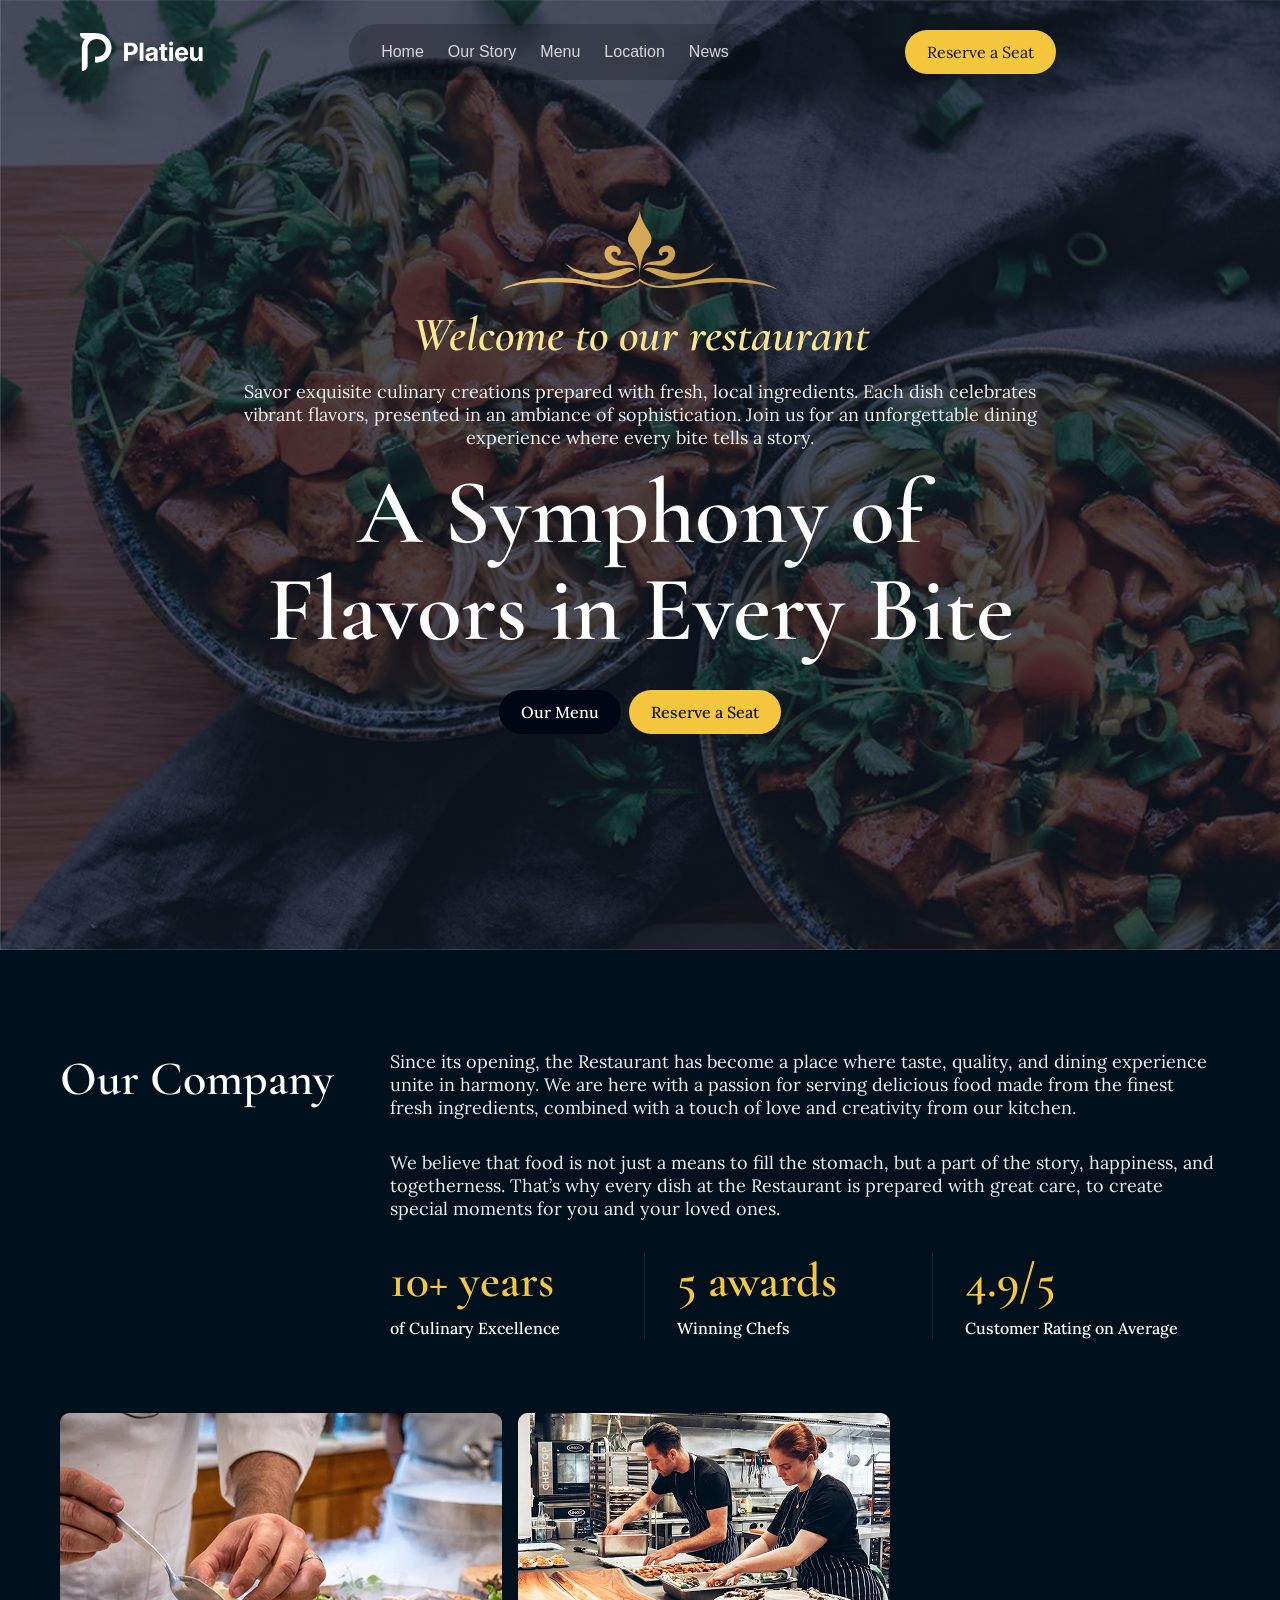
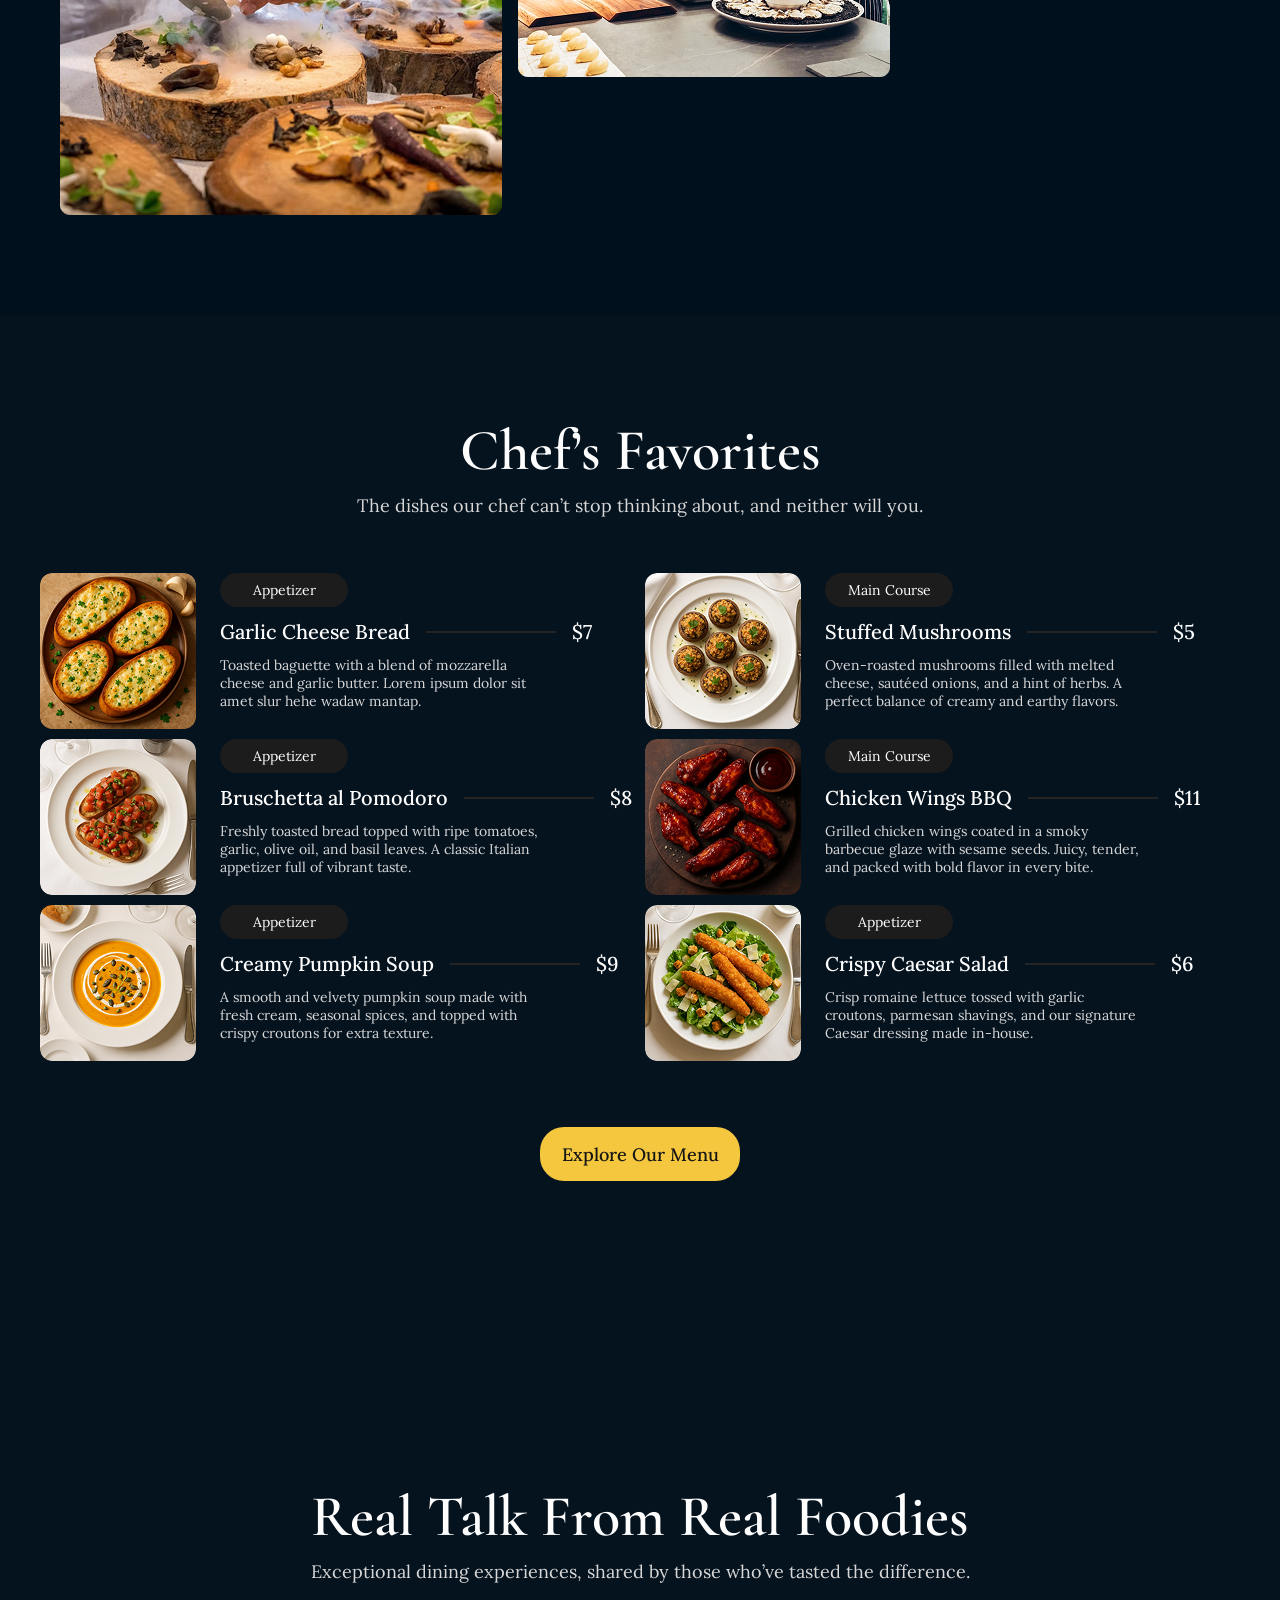
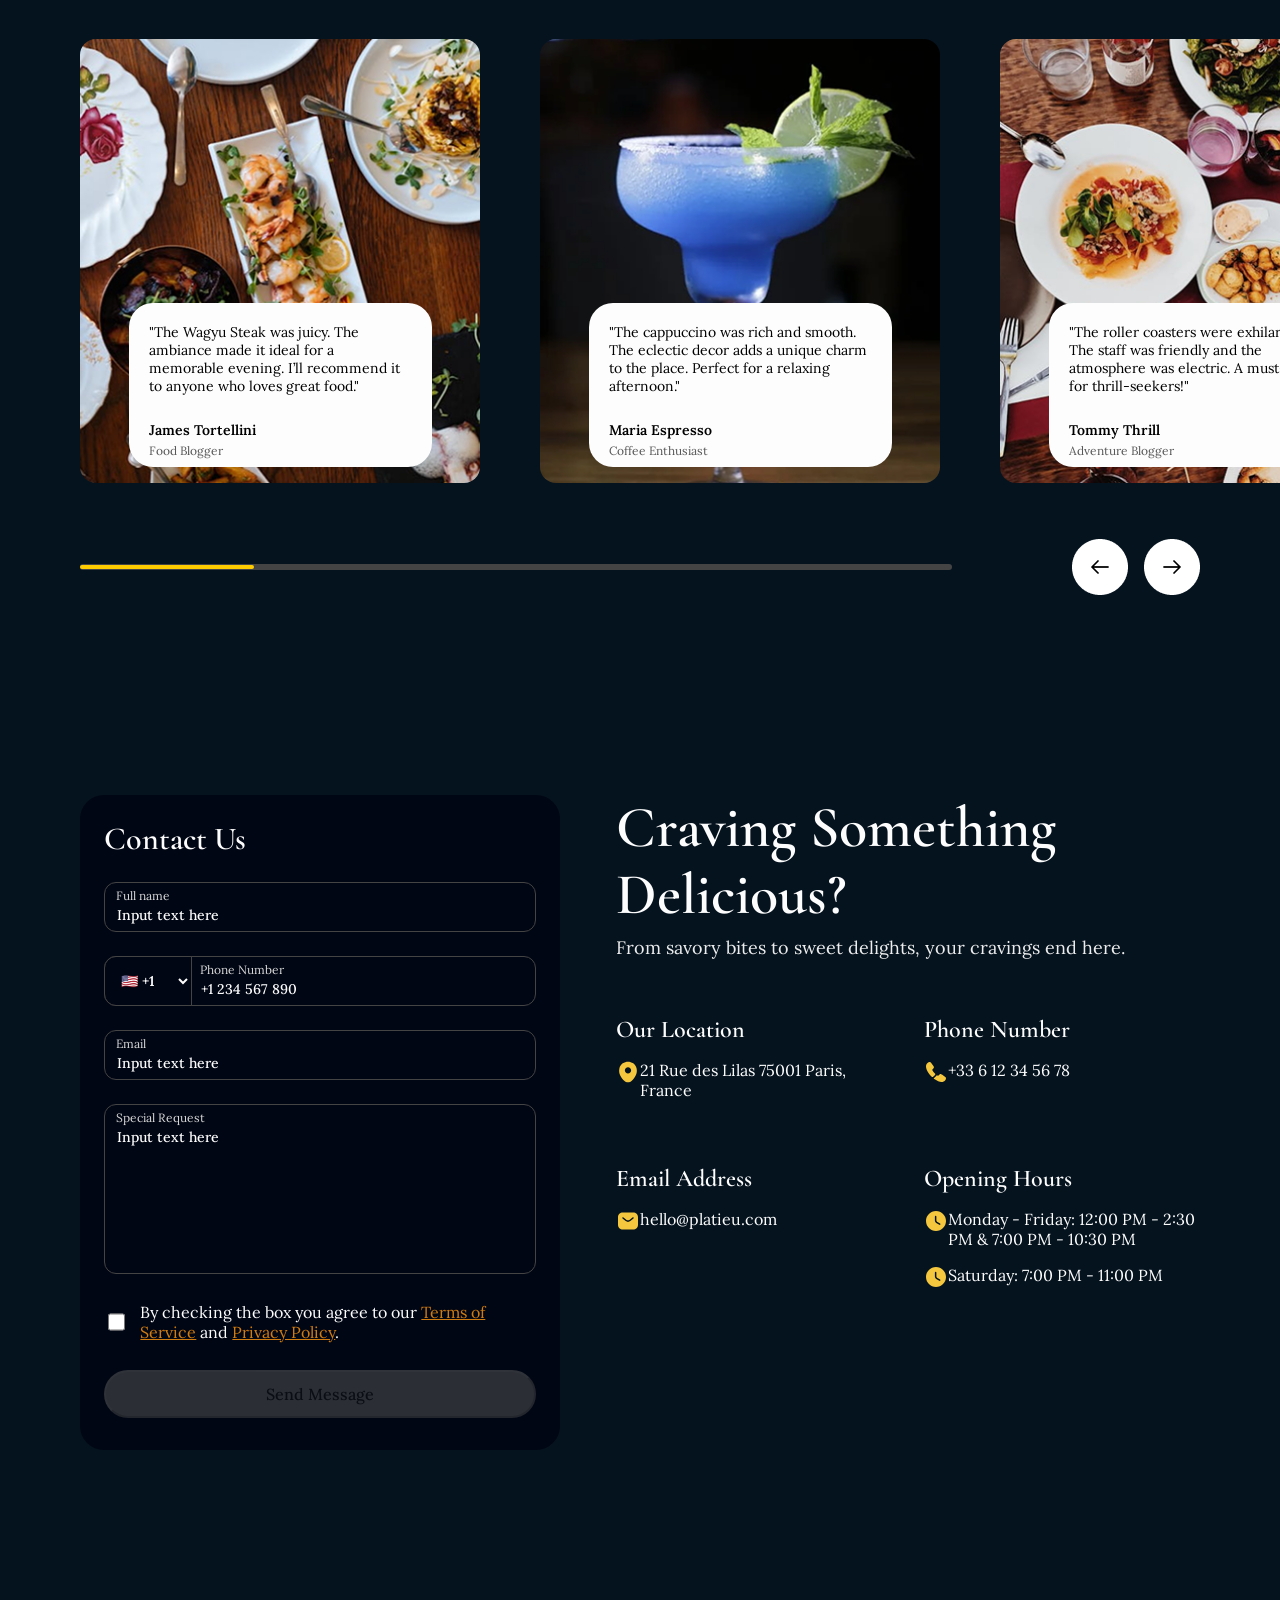
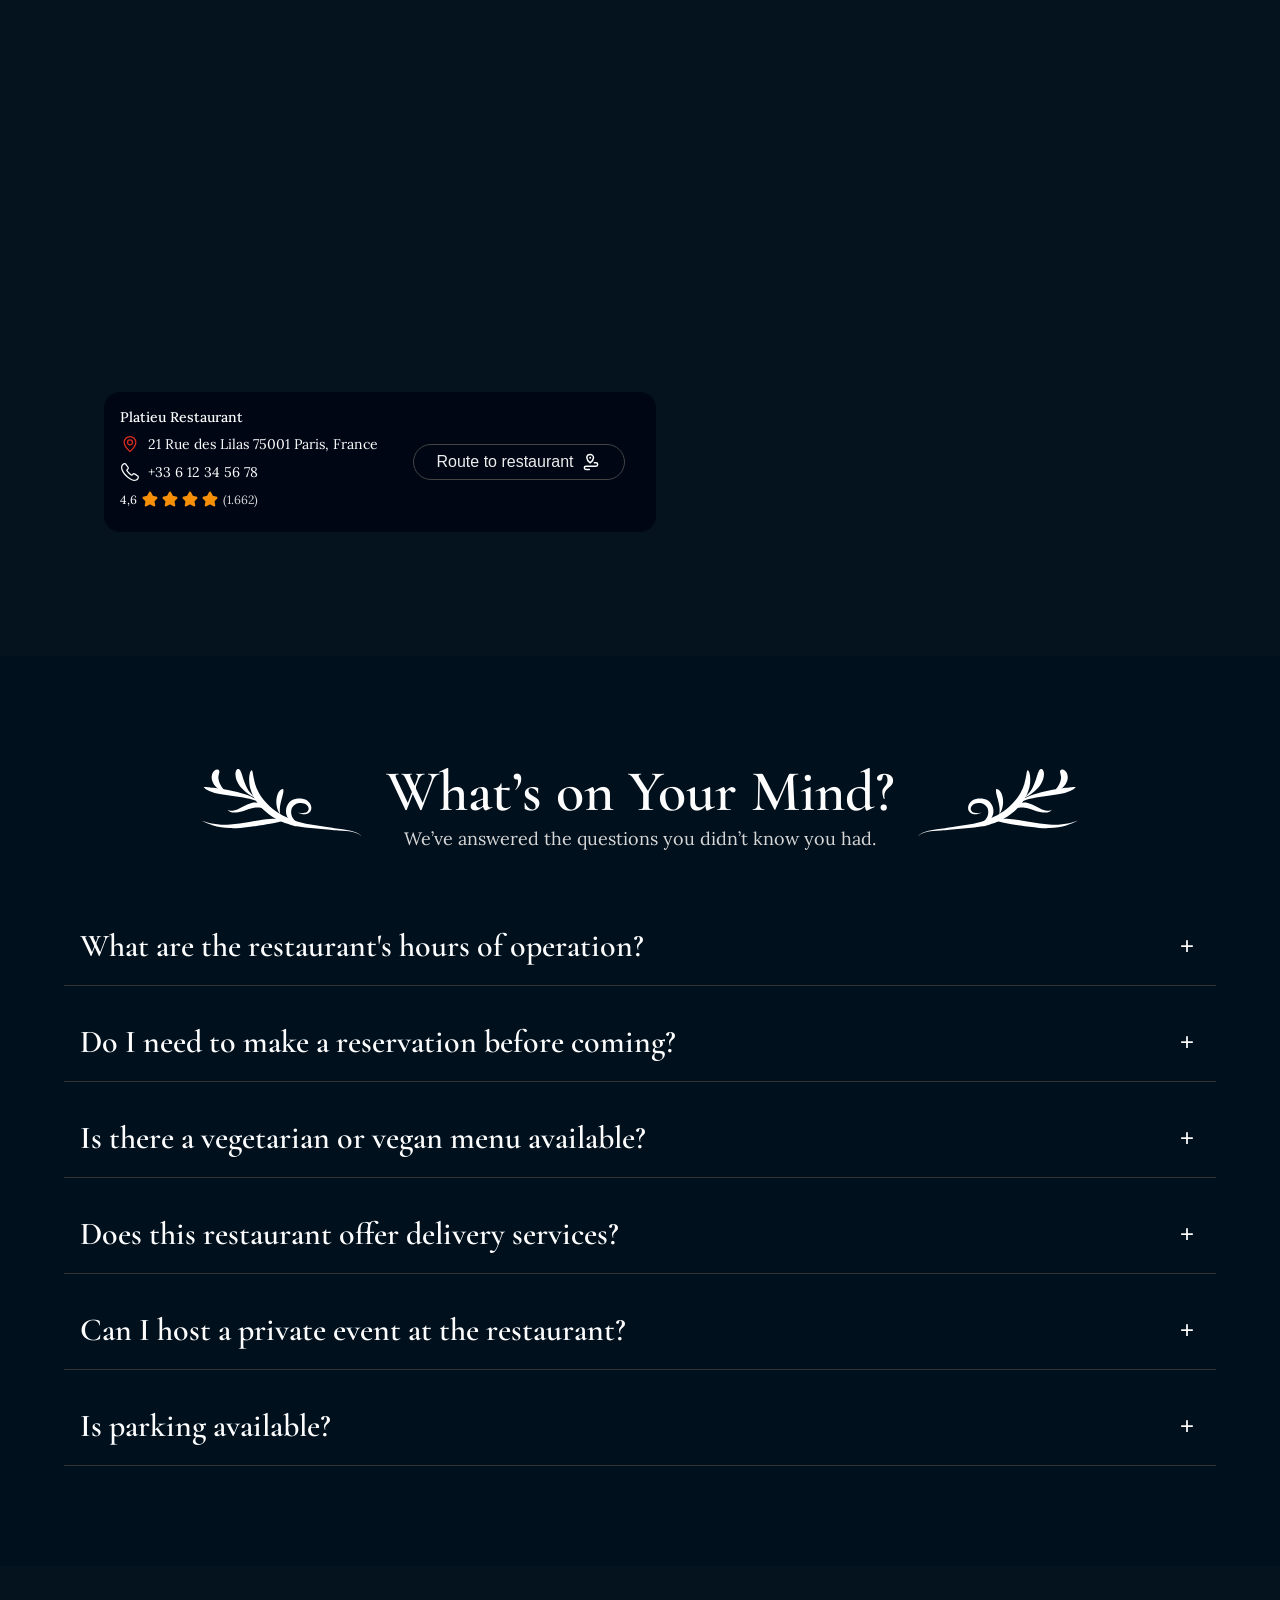
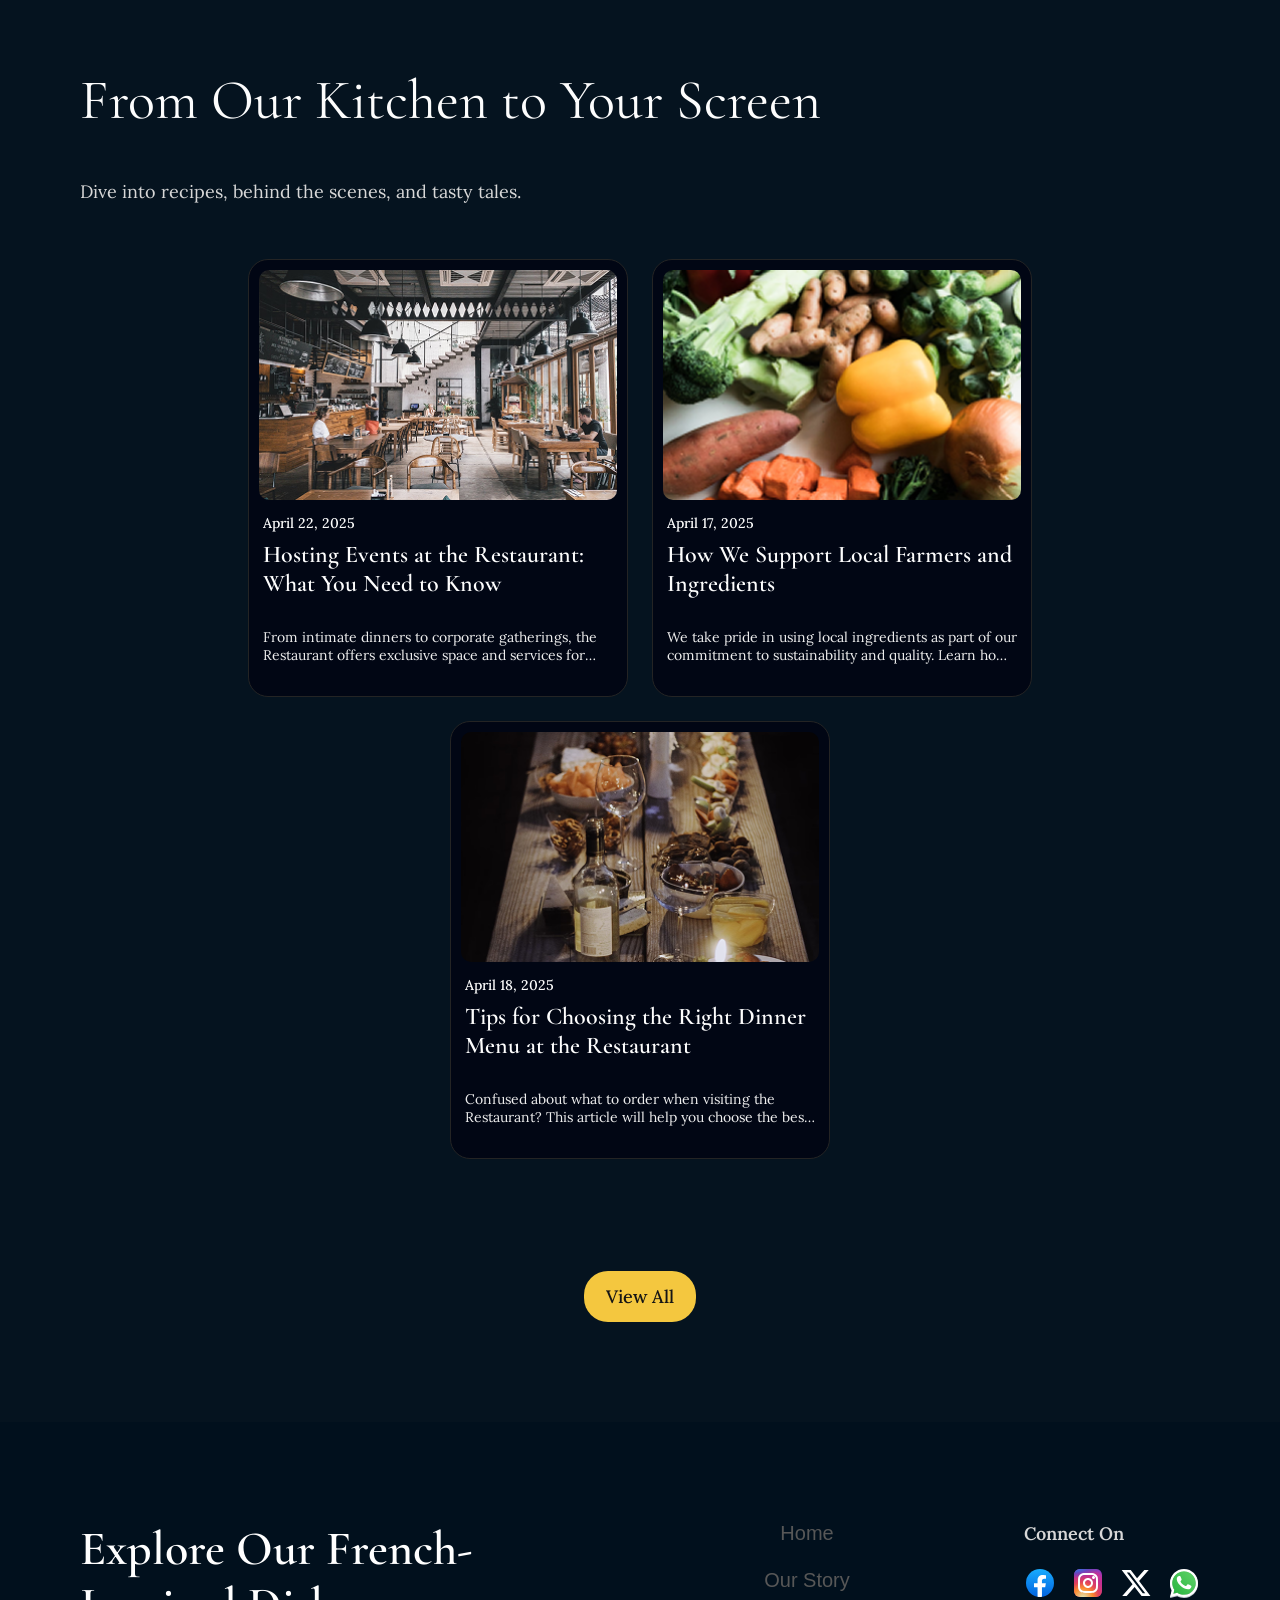
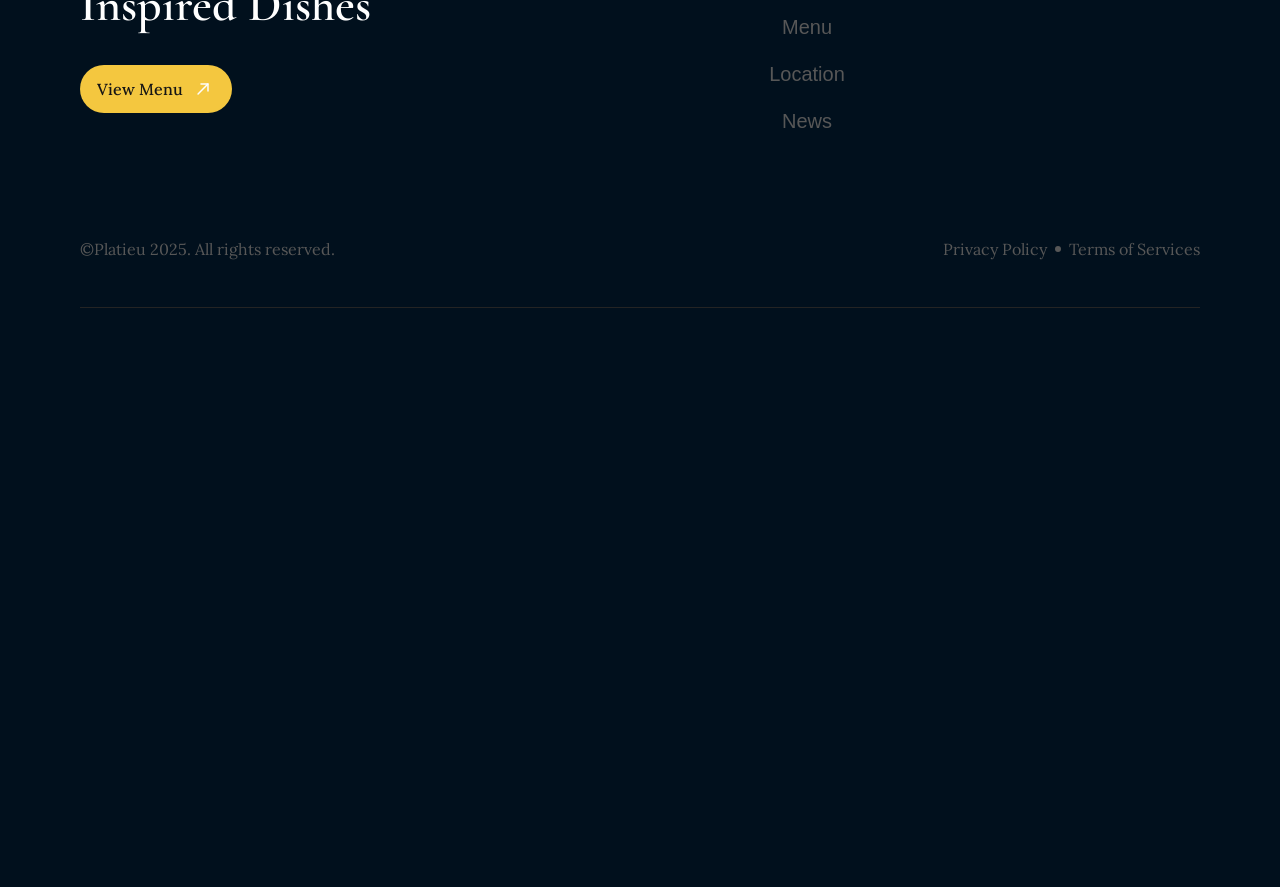
==== commit f5219031: "Update index.html" ====
--- a/index.html
+++ b/index.html
@@ -172,7 +172,7 @@
                     </div>
                     
                 </div>
-
+                <div> </div>
                 <div id="menu-content-middle-hidden" class="menu-hidden">
                     <div class="menu-part">
                         <img src="media/images/makeaMiniCrabCakesrestaurantfood.png" alt="Mini Crab Cakes">
@@ -635,4 +635,4 @@
     </footer>
     <script src="script.js"></script>
 </body>
-</html> +</html> 
--- a/style.css
+++ b/style.css
@@ -15,7 +15,10 @@
 body::-webkit-scrollbar {
     display: none;
 }
-
+html, body {
+    overflow-x: hidden;
+    max-width: 100%;
+}
 /* Скрыть для IE, Edge и Firefox */
 body {
     -ms-overflow-style: none;  /* IE и Edge */
@@ -1661,7 +1664,7 @@
 }
 @media (max-width: 420px){
     #menu-content-middle-hidden{
-        margin-top: 80px;
+        margin-top: 100px;
     }
 }
 @media (max-width: 375px){
@@ -1712,6 +1715,7 @@
         font-size: 32px;
     }
     #menu-content-middle-hidden{
-        margin-top: 100px;
-    }
-}
+        margin-top: 120px;
+    }
+}
+
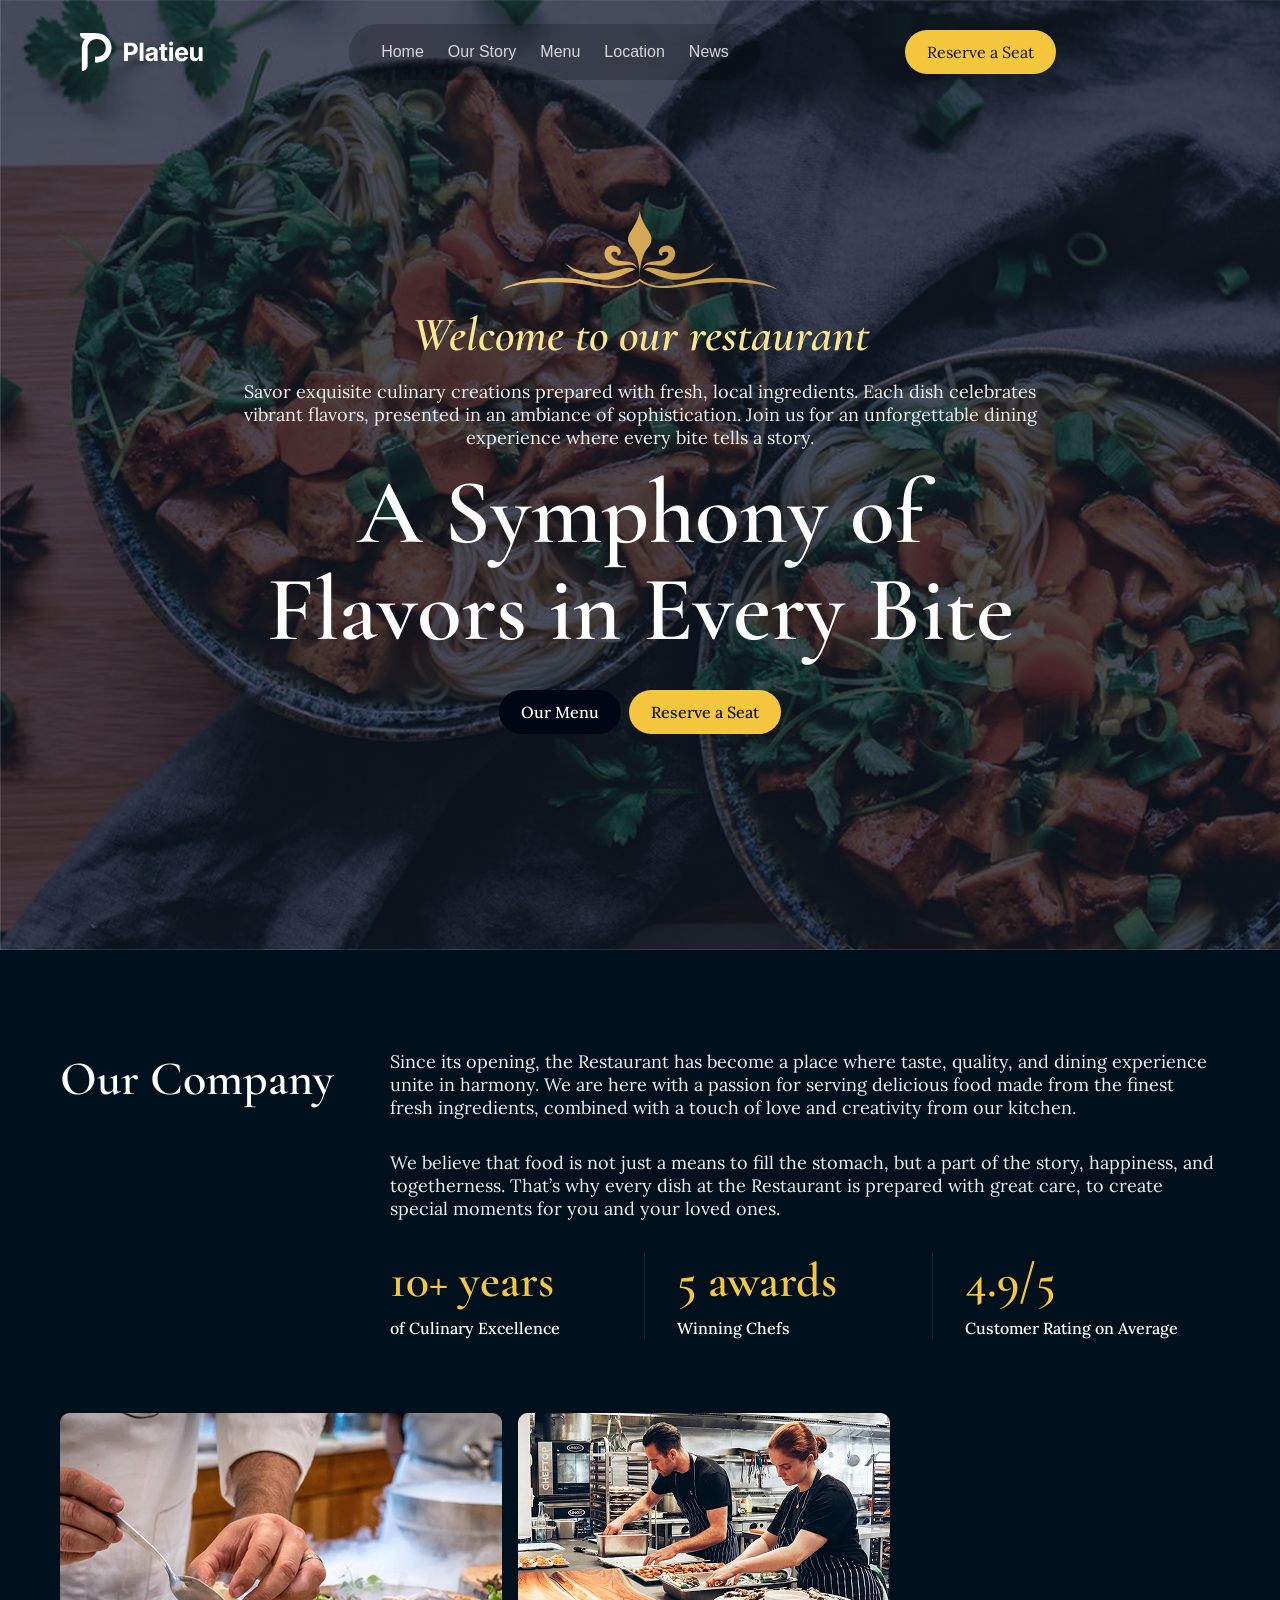
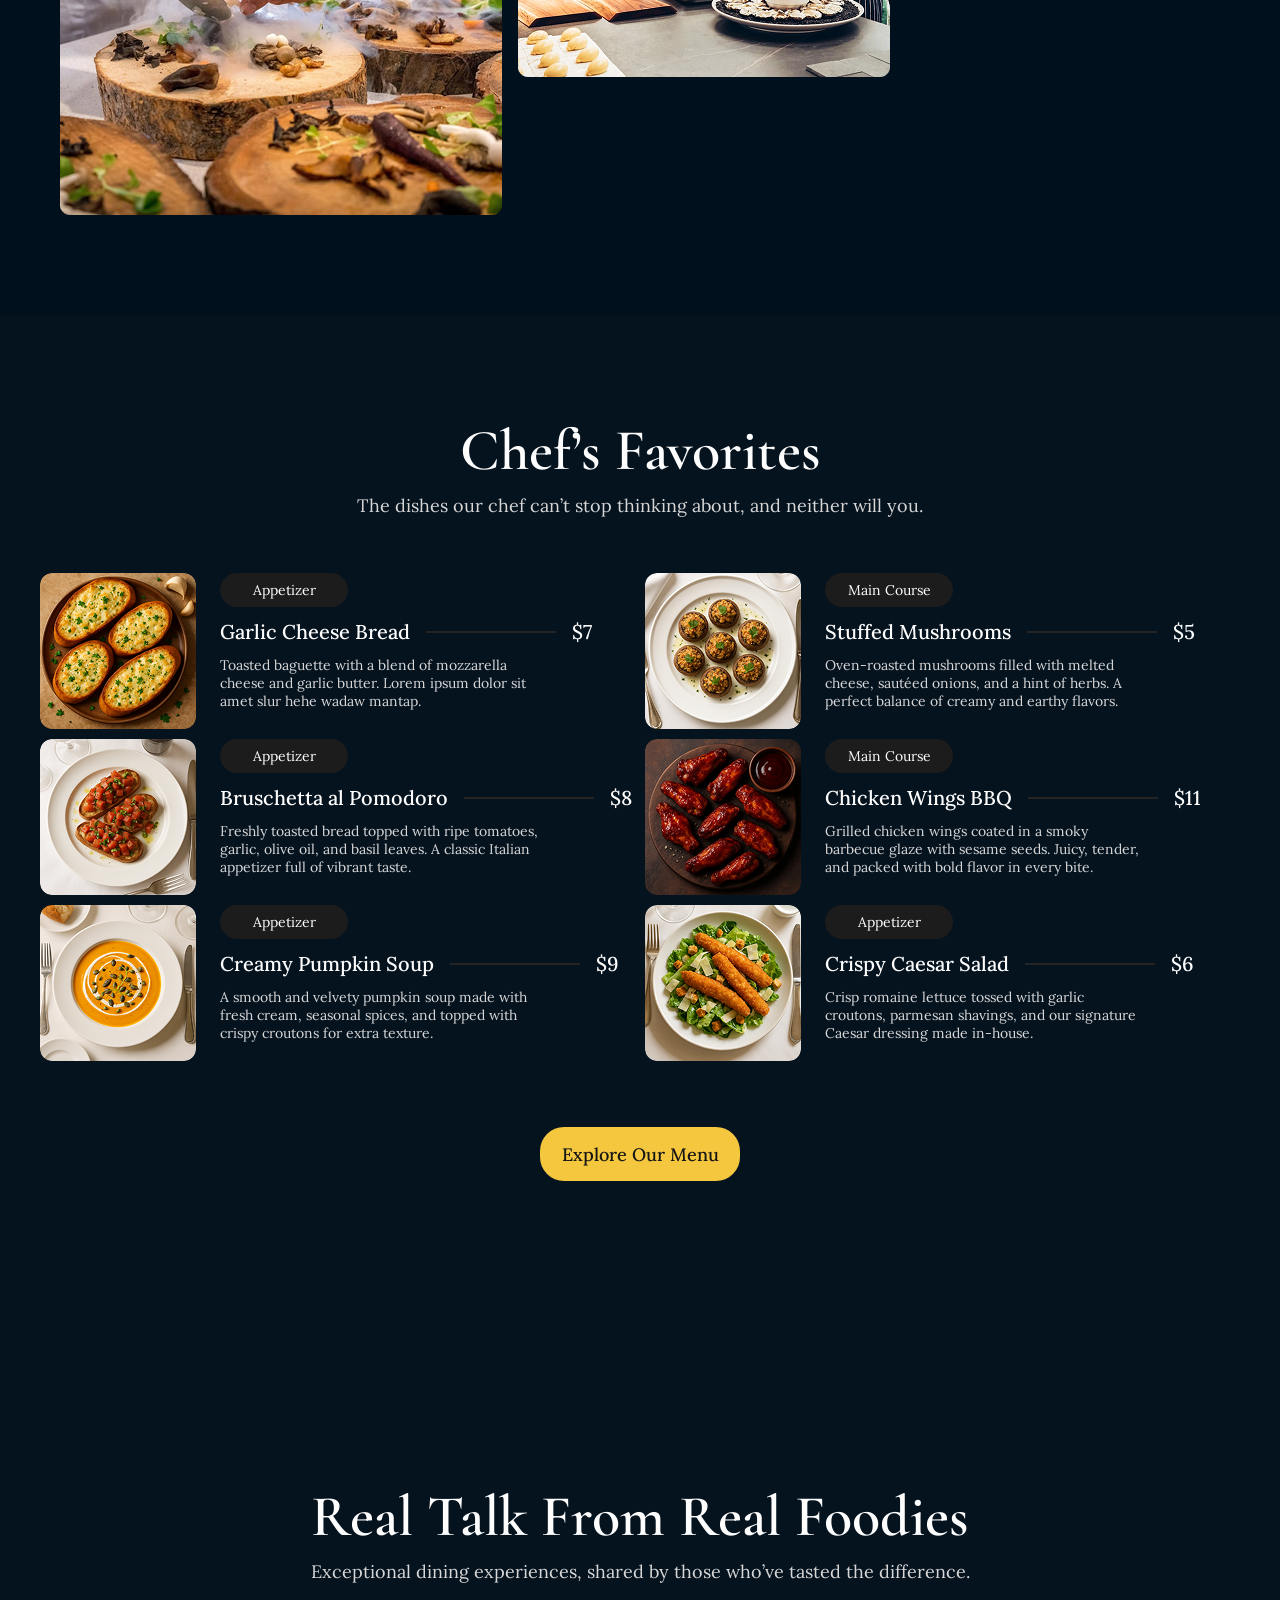
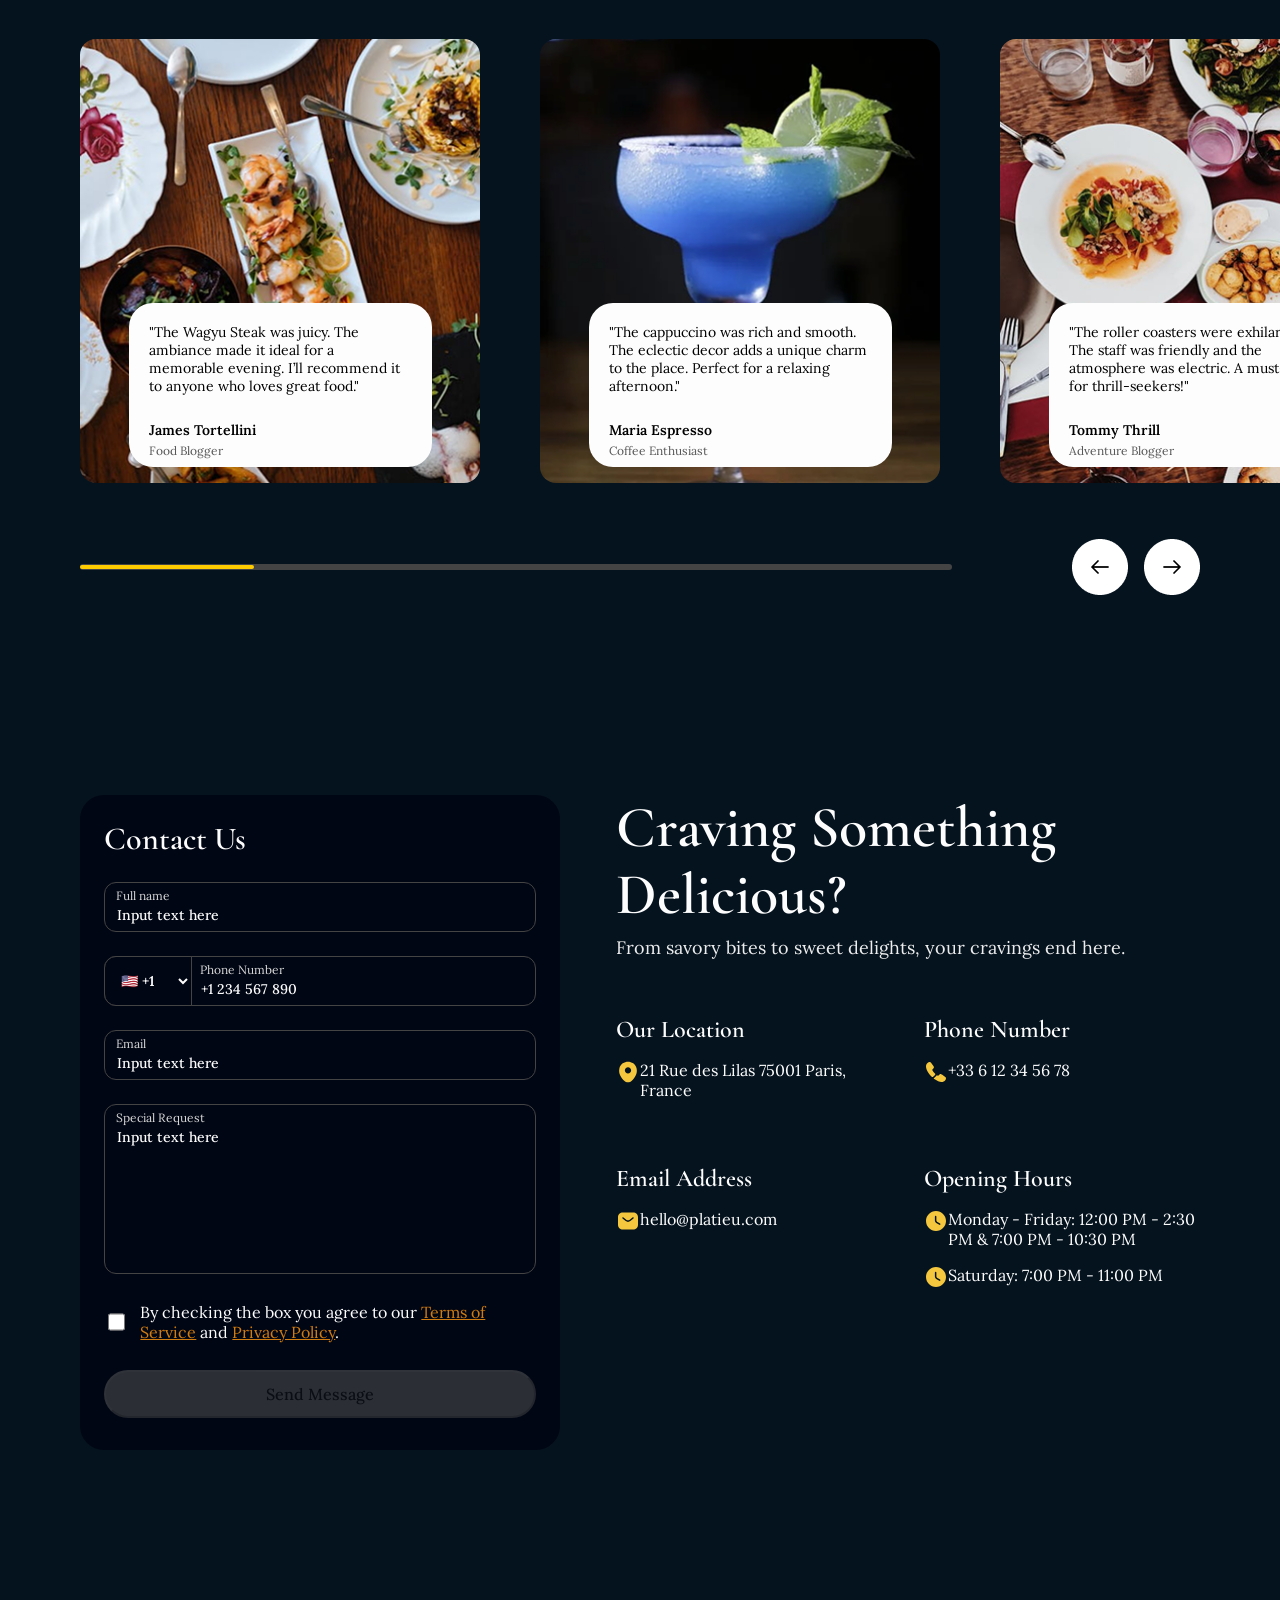
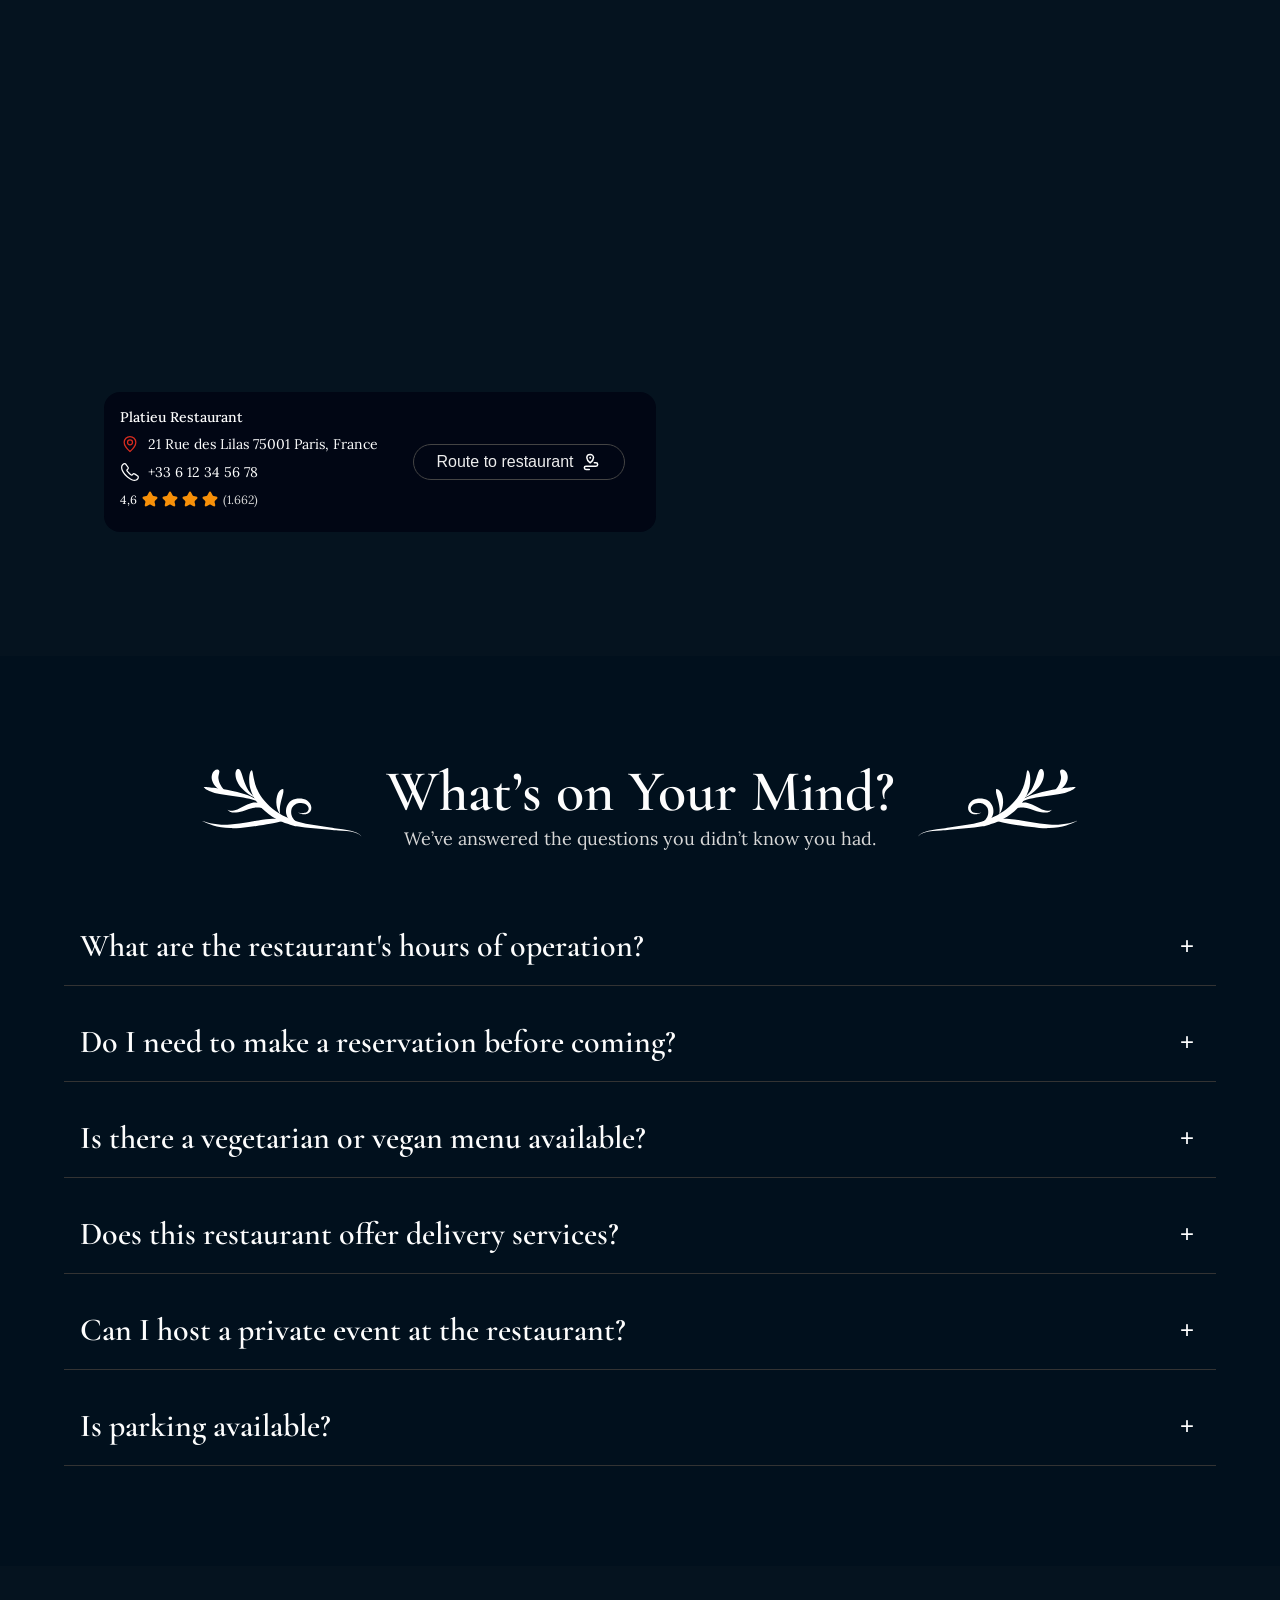
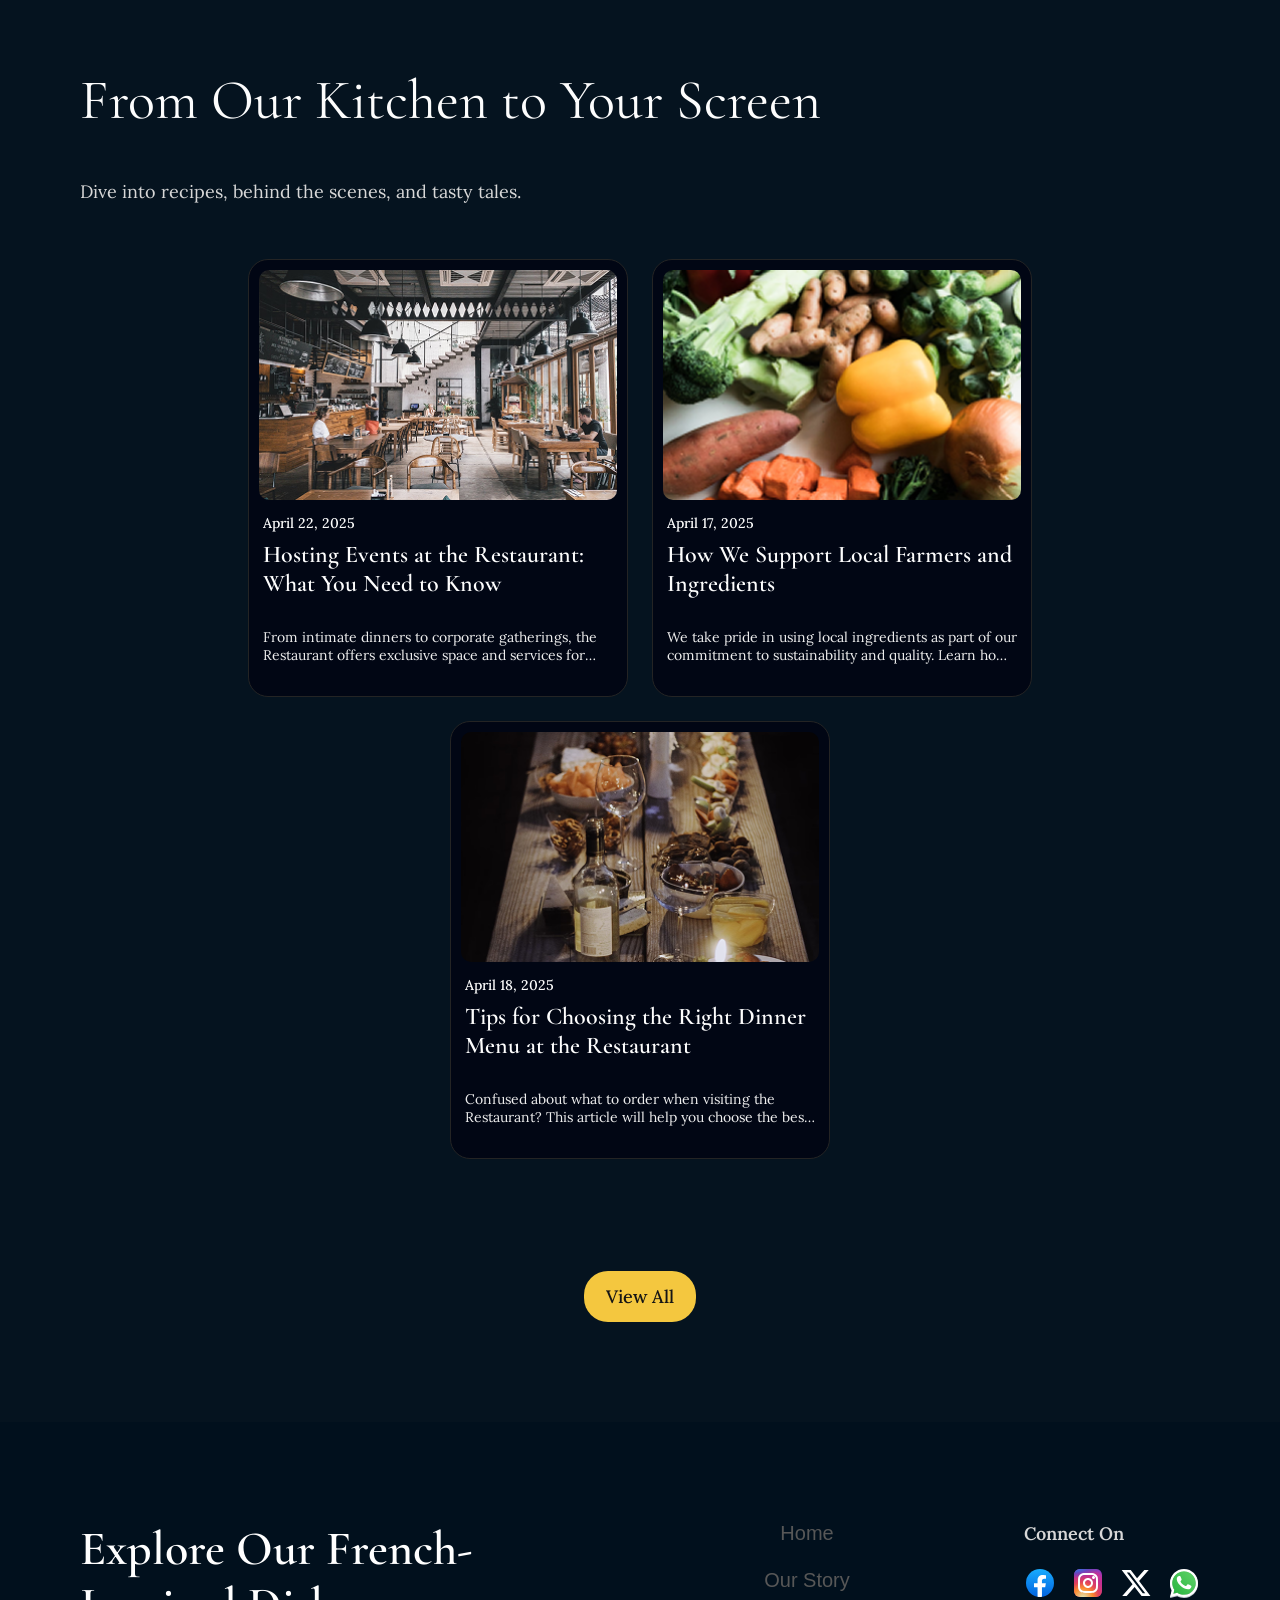
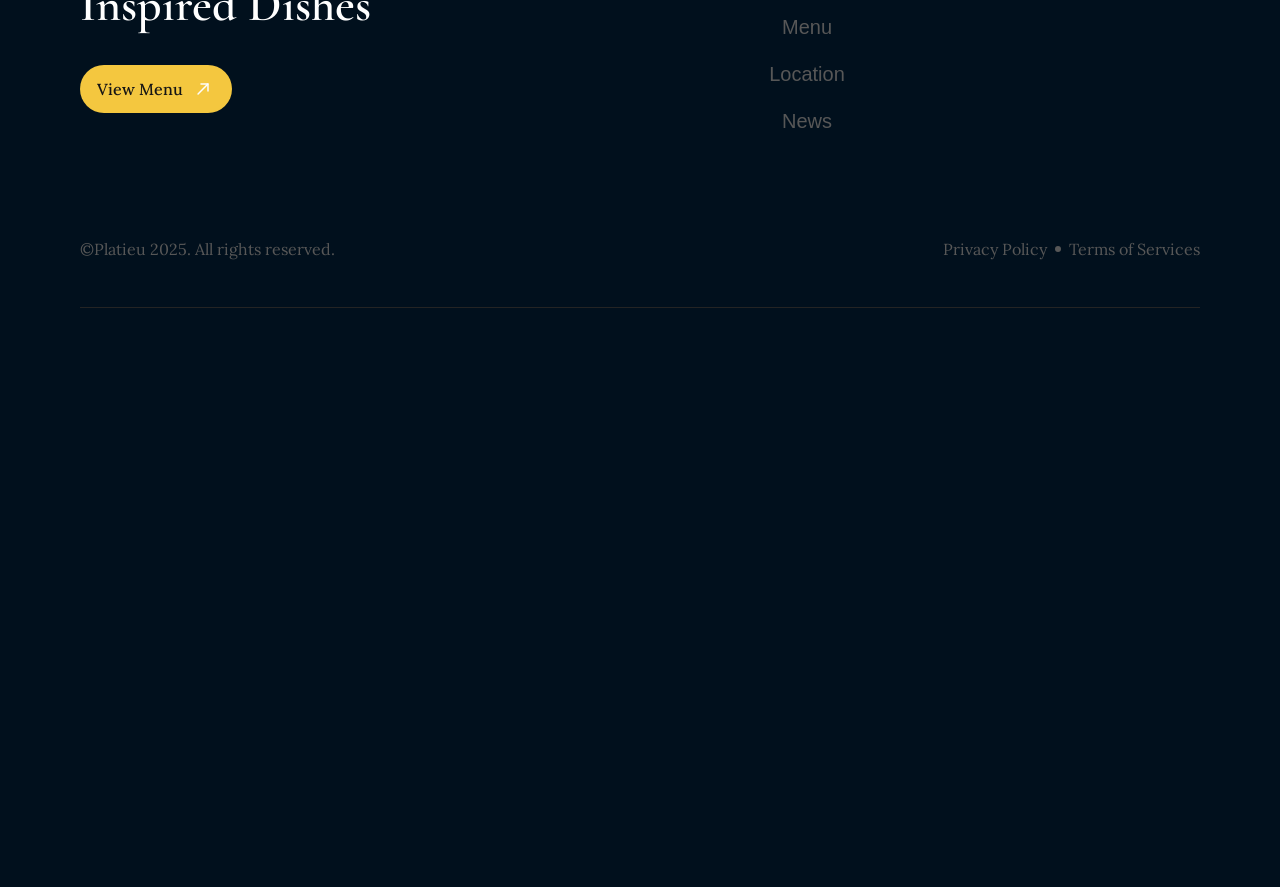
==== commit 87539136: "Update index.html" ====
--- a/index.html
+++ b/index.html
@@ -172,7 +172,7 @@
                     </div>
                     
                 </div>
-                <div> </div>
+                
                 <div id="menu-content-middle-hidden" class="menu-hidden">
                     <div class="menu-part">
                         <img src="media/images/makeaMiniCrabCakesrestaurantfood.png" alt="Mini Crab Cakes">
--- a/style.css
+++ b/style.css
@@ -1659,12 +1659,12 @@
         font-size: 12px;
     }
     #menu-content-middle-hidden{
-        margin-top: 60px;
+        padding: 60px;
     }
 }
 @media (max-width: 420px){
     #menu-content-middle-hidden{
-        margin-top: 100px;
+        padding: 100px;
     }
 }
 @media (max-width: 375px){
@@ -1715,7 +1715,7 @@
         font-size: 32px;
     }
     #menu-content-middle-hidden{
-        margin-top: 120px;
-    }
-}
-
+        padding: 120px;
+    }
+}
+
